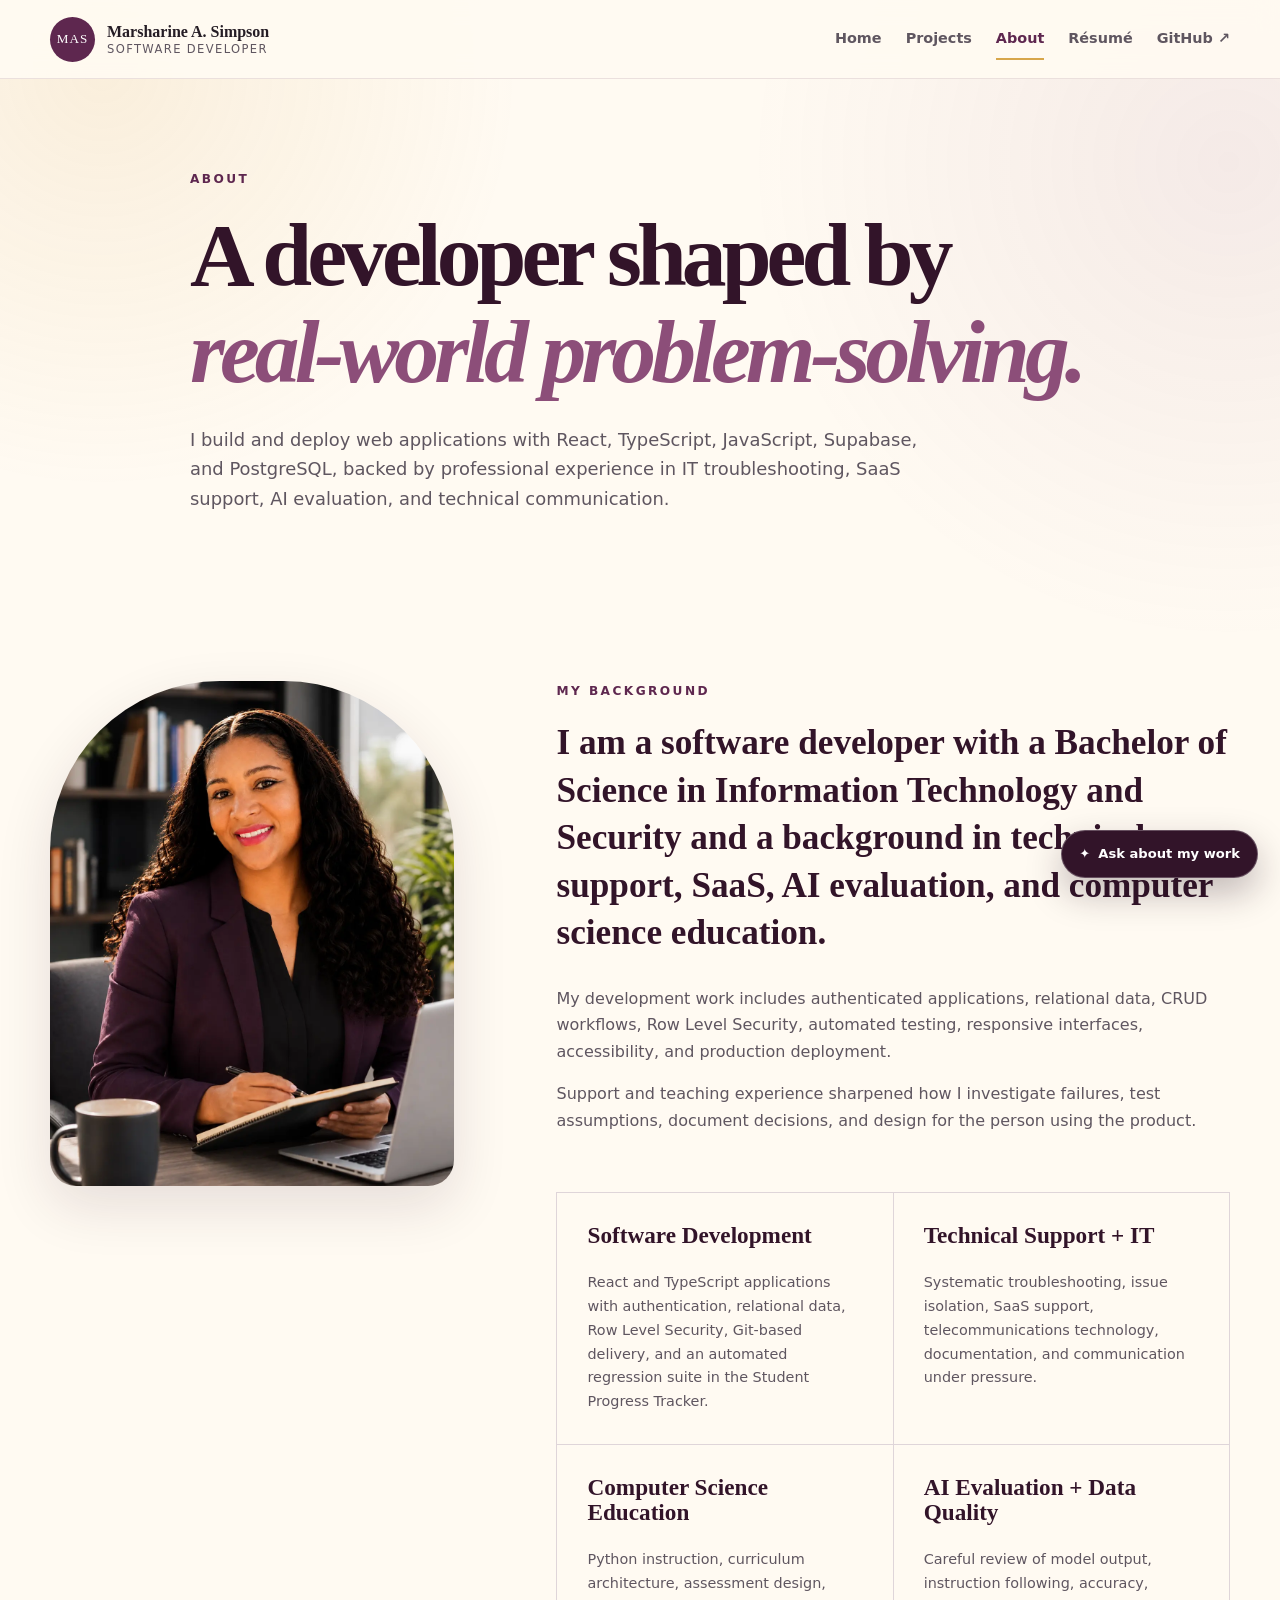
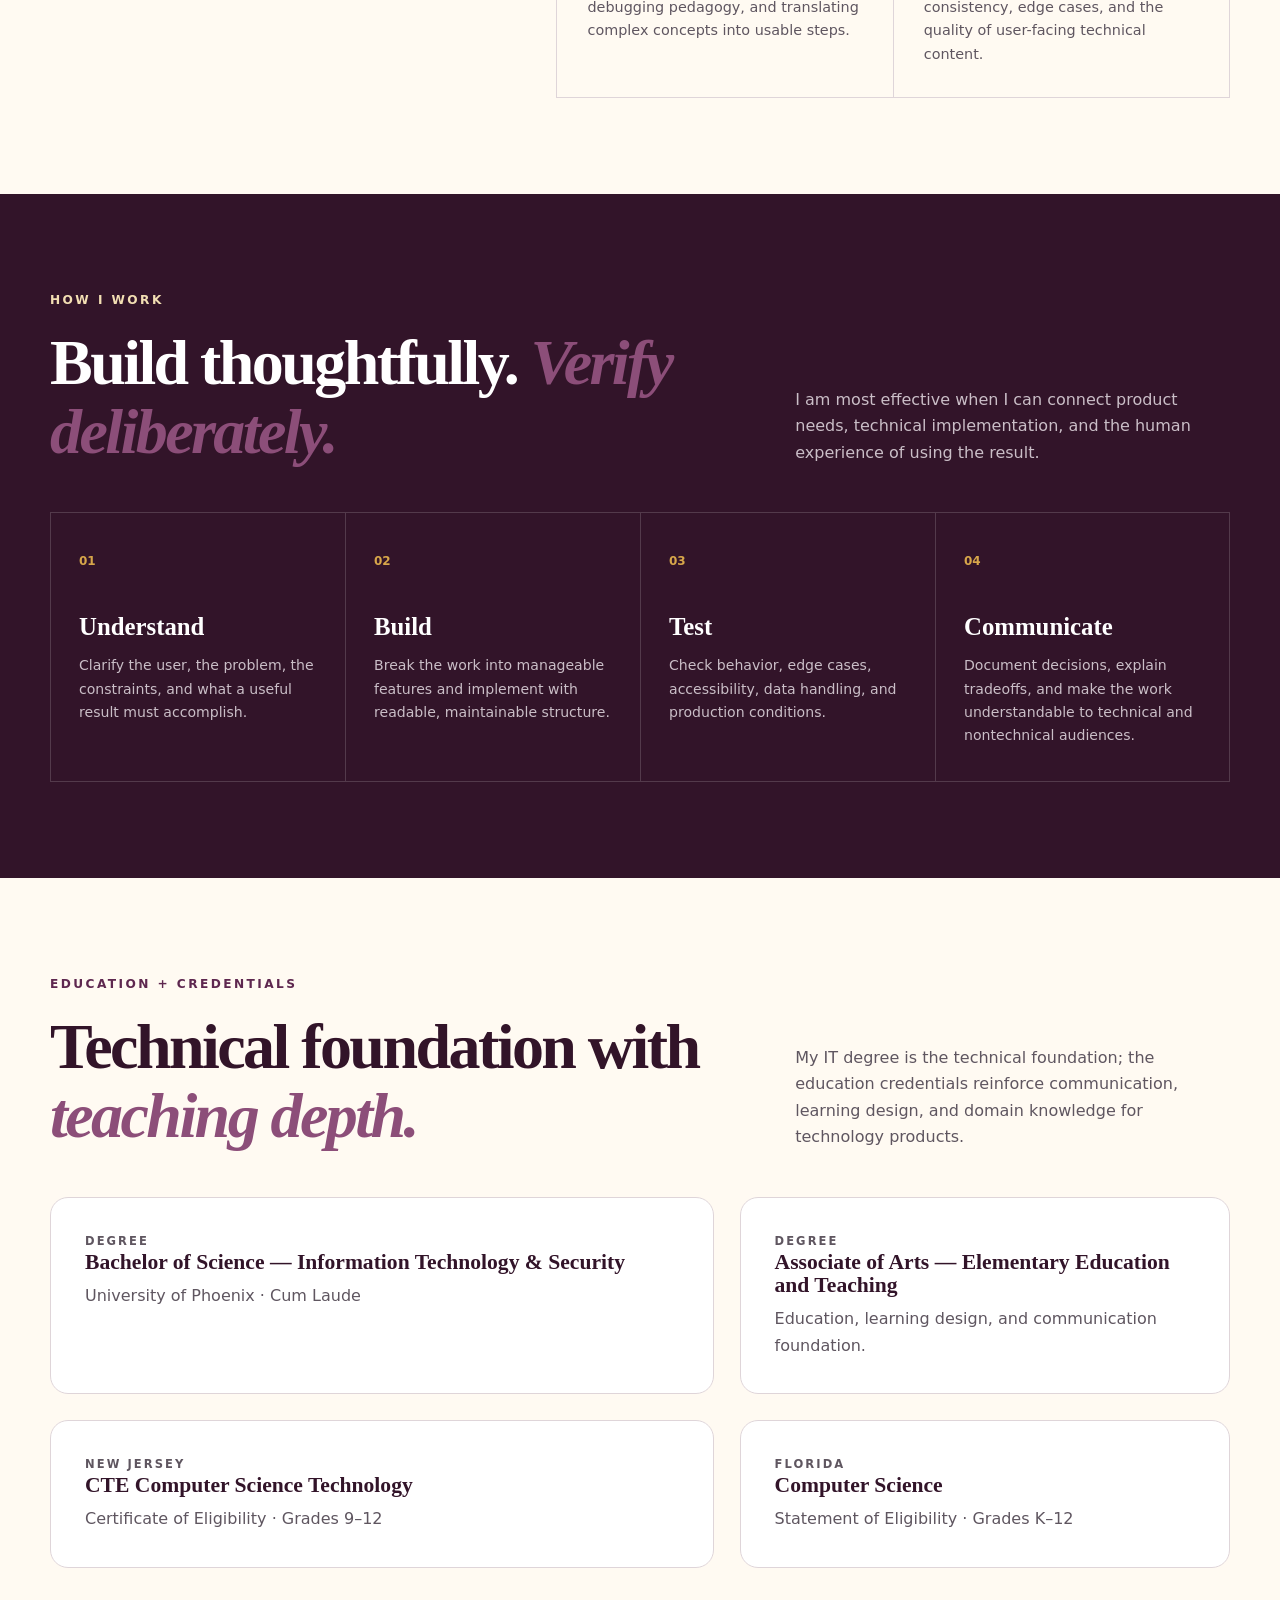
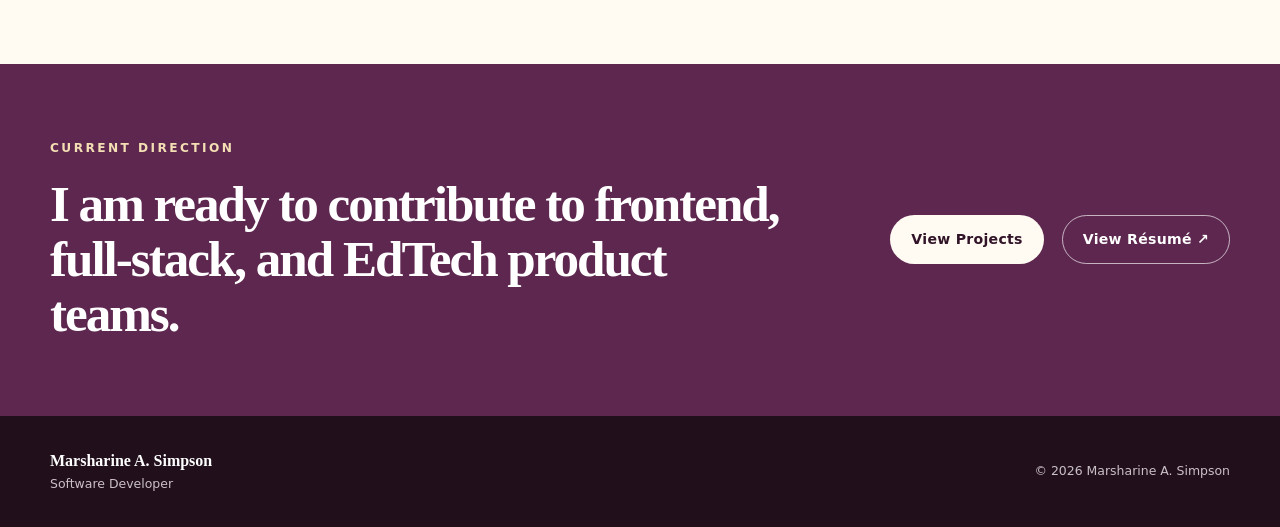
==== about.html @ e94657e2 "sync recruiter evidence in about.html" ====
<!DOCTYPE html>
<html lang="en">
<head>
    <meta charset="UTF-8">
    <meta name="viewport" content="width=device-width, initial-scale=1.0">
    <meta name="description" content="About Marsharine A. Simpson, a software developer with a background in information technology, technical support, SaaS, computer science education, and AI evaluation.">
    <meta name="theme-color" content="#5e274f">
    <link rel="canonical" href="https://projectsportfolio-nine.vercel.app/about.html">
    <meta property="og:type" content="profile">
    <meta property="og:title" content="About Marsharine A. Simpson | Software Developer">
    <meta property="og:description" content="A software developer shaped by IT, SaaS support, AI evaluation, computer science education, and real-world troubleshooting.">
    <meta property="og:url" content="https://projectsportfolio-nine.vercel.app/about.html">
    <meta property="og:image" content="https://projectsportfolio-nine.vercel.app/assets/marsharine-profile.jpg">
    <meta property="og:image:alt" content="Professional portrait of Marsharine A. Simpson">
    <meta name="twitter:card" content="summary_large_image">
    <title>About | Marsharine A. Simpson</title>
    <link rel="icon" href="assets/favicon.svg" type="image/svg+xml">
    <link rel="manifest" href="site.webmanifest">
    <link rel="stylesheet" href="styles.css">
    <script src="script.js" defer></script>
</head>
<body data-page="about">
    <a class="skip-link" href="#main-content">Skip to main content</a>

    <header class="site-header">
        <div class="nav-shell">
            <a class="brand" href="index.html" aria-label="Marsharine A. Simpson portfolio home">
                <span class="brand-mark" aria-hidden="true">MAS</span>
                <span class="brand-copy"><strong>Marsharine A. Simpson</strong><small>Software Developer</small></span>
            </a>
            <button class="menu-button" id="menu-button" type="button" aria-expanded="false" aria-controls="main-navigation" aria-label="Open navigation menu"><span></span><span></span><span></span></button>
            <nav class="main-navigation" id="main-navigation" aria-label="Primary navigation">
                <a href="index.html">Home</a>
                <a href="projects.html">Projects</a>
                <a href="about.html" aria-current="page">About</a>
                <a href="https://projectsportfolio-nine.vercel.app/assets/Marsharine-Simpson-Software-Developer-Resume.pdf" target="_blank" rel="noopener noreferrer">Résumé</a>
                <a href="https://github.com/marsharine-cs" target="_blank" rel="noopener noreferrer">GitHub <span aria-hidden="true">↗</span></a>
            </nav>
        </div>
    </header>

    <main id="main-content">
        <section class="page-hero shell" aria-labelledby="about-heading">
            <p class="eyebrow">ABOUT</p>
            <h1 id="about-heading">A developer shaped by <span>real-world problem-solving.</span></h1>
            <p>I build and deploy web applications with React, TypeScript, JavaScript, Supabase, and PostgreSQL, backed by professional experience in IT troubleshooting, SaaS support, AI evaluation, and technical communication.</p>
        </section>

        <section class="section shell about-intro" aria-labelledby="background-heading">
            <figure><img src="assets/profile-portrait.webp" width="1122" height="1402" decoding="async" alt="Professional portrait of Marsharine A. Simpson at a desk"></figure>
            <div class="about-copy">
                <p class="eyebrow">MY BACKGROUND</p>
                <h2 id="background-heading" class="lead">I am a software developer with a Bachelor of Science in Information Technology and Security and a background in technical support, SaaS, AI evaluation, and computer science education.</h2>
                <p>My development work includes authenticated applications, relational data, CRUD workflows, Row Level Security, automated testing, responsive interfaces, accessibility, and production deployment.</p>
                <p>Support and teaching experience sharpened how I investigate failures, test assumptions, document decisions, and design for the person using the product.</p>

                <div class="experience-grid" aria-label="Professional perspective">
                    <article><h3>Software Development</h3><p>React and TypeScript applications with authentication, relational data, Row Level Security, Git-based delivery, and an automated regression suite in the Student Progress Tracker.</p></article>
                    <article><h3>Technical Support + IT</h3><p>Systematic troubleshooting, issue isolation, SaaS support, telecommunications technology, documentation, and communication under pressure.</p></article>
                    <article><h3>Computer Science Education</h3><p>Python instruction, curriculum architecture, assessment design, debugging pedagogy, and translating complex concepts into usable steps.</p></article>
                    <article><h3>AI Evaluation + Data Quality</h3><p>Careful review of model output, instruction following, accuracy, consistency, edge cases, and the quality of user-facing technical content.</p></article>
                </div>
            </div>
        </section>

        <section class="section section-dark" aria-labelledby="approach-heading">
            <div class="shell">
                <div class="section-heading section-heading-light">
                    <div><p class="eyebrow">HOW I WORK</p><h2 id="approach-heading">Build thoughtfully. <span>Verify deliberately.</span></h2></div>
                    <p>I am most effective when I can connect product needs, technical implementation, and the human experience of using the result.</p>
                </div>
                <div class="skills-grid">
                    <article><span>01</span><h3>Understand</h3><p>Clarify the user, the problem, the constraints, and what a useful result must accomplish.</p></article>
                    <article><span>02</span><h3>Build</h3><p>Break the work into manageable features and implement with readable, maintainable structure.</p></article>
                    <article><span>03</span><h3>Test</h3><p>Check behavior, edge cases, accessibility, data handling, and production conditions.</p></article>
                    <article><span>04</span><h3>Communicate</h3><p>Document decisions, explain tradeoffs, and make the work understandable to technical and nontechnical audiences.</p></article>
                </div>
            </div>
        </section>

        <section class="section shell" aria-labelledby="credentials-heading">
            <div class="section-heading">
                <div><p class="eyebrow">EDUCATION + CREDENTIALS</p><h2 id="credentials-heading">Technical foundation with <span>teaching depth.</span></h2></div>
                <p>My IT degree is the technical foundation; the education credentials reinforce communication, learning design, and domain knowledge for technology products.</p>
            </div>
            <div class="credentials-grid">
                <article class="credential-card"><p class="project-kicker">DEGREE</p><h3>Bachelor of Science — Information Technology &amp; Security</h3><p>University of Phoenix · Cum Laude</p></article>
                <article class="credential-card"><p class="project-kicker">DEGREE</p><h3>Associate of Arts — Elementary Education and Teaching</h3><p>Education, learning design, and communication foundation.</p></article>
                <article class="credential-card"><p class="project-kicker">NEW JERSEY</p><h3>CTE Computer Science Technology</h3><p>Certificate of Eligibility · Grades 9–12</p></article>
                <article class="credential-card"><p class="project-kicker">FLORIDA</p><h3>Computer Science</h3><p>Statement of Eligibility · Grades K–12</p></article>
            </div>
        </section>

        <section class="cta-section">
            <div class="shell cta-grid">
                <div><p class="eyebrow">CURRENT DIRECTION</p><h2>I am ready to contribute to frontend, full-stack, and EdTech product teams.</h2></div>
                <div class="button-row"><a class="button button-light" href="projects.html">View Projects</a><a class="button button-outline-light" href="https://projectsportfolio-nine.vercel.app/assets/Marsharine-Simpson-Software-Developer-Resume.pdf" target="_blank" rel="noopener noreferrer">View Résumé ↗</a></div>
            </div>
        </section>
    </main>

    <footer class="site-footer"><div class="shell footer-grid"><div><strong>Marsharine A. Simpson</strong><span>Software Developer</span></div><p>© <span data-current-year>2026</span> Marsharine A. Simpson</p></div></footer>
</body>
</html>
---- styles.css ----
:root {
    --ink: #251d25;
    --ink-soft: #5f5660;
    --plum: #5e274f;
    --plum-deep: #321429;
    --plum-light: #8c4e79;
    --gold: #d7a64a;
    --gold-soft: #f3dfb3;
    --cream: #fffaf2;
    --paper: #ffffff;
    --mist: #f4eee9;
    --line: #dfd5d9;
    --success: #4a7c59;
    --shadow: 0 20px 55px rgba(50, 20, 41, 0.12);
    --radius-lg: 26px;
    --radius-md: 18px;
    --radius-sm: 10px;
    --shell: 1180px;
}

* {
    box-sizing: border-box;
}

html {
    scroll-behavior: smooth;
}

body {
    margin: 0;
    color: var(--ink);
    background: var(--cream);
    font-family: Inter, ui-sans-serif, system-ui, -apple-system, BlinkMacSystemFont, "Segoe UI", sans-serif;
    line-height: 1.65;
}

body::before {
    position: fixed;
    inset: 0;
    z-index: -1;
    background:
        radial-gradient(circle at 8% 8%, rgba(215, 166, 74, 0.13), transparent 26rem),
        radial-gradient(circle at 96% 18%, rgba(140, 78, 121, 0.09), transparent 30rem);
    content: "";
    pointer-events: none;
}

img {
    display: block;
    max-width: 100%;
    height: auto;
}

a {
    color: inherit;
}

button,
a {
    -webkit-tap-highlight-color: transparent;
}

button,
input,
textarea,
select {
    font: inherit;
}

h1,
h2,
h3,
p,
figure,
ul {
    margin-top: 0;
}

h1,
h2,
h3 {
    color: var(--plum-deep);
    font-family: Georgia, "Times New Roman", serif;
    line-height: 1.08;
}

h1 span,
h2 span {
    color: var(--plum-light);
    font-style: italic;
}

.shell {
    width: min(calc(100% - 40px), var(--shell));
    margin-inline: auto;
}

.section {
    padding-block: 96px;
}

.skip-link {
    position: fixed;
    top: 12px;
    left: 12px;
    z-index: 1000;
    padding: 10px 16px;
    border-radius: 8px;
    color: var(--paper);
    background: var(--plum-deep);
    transform: translateY(-150%);
    transition: transform 160ms ease;
}

.skip-link:focus {
    transform: translateY(0);
}

:focus-visible {
    outline: 3px solid var(--gold);
    outline-offset: 4px;
}

.site-header {
    position: sticky;
    top: 0;
    z-index: 100;
    border-bottom: 1px solid rgba(94, 39, 79, 0.12);
    background: rgba(255, 250, 242, 0.94);
    backdrop-filter: blur(14px);
}

.nav-shell {
    display: flex;
    align-items: center;
    justify-content: space-between;
    width: min(calc(100% - 40px), var(--shell));
    min-height: 78px;
    margin-inline: auto;
    gap: 32px;
}

.brand {
    display: inline-flex;
    align-items: center;
    gap: 12px;
    text-decoration: none;
}

.brand-mark {
    display: grid;
    width: 45px;
    aspect-ratio: 1;
    place-items: center;
    border-radius: 50%;
    color: var(--paper);
    background: var(--plum);
    font-family: Georgia, "Times New Roman", serif;
    font-size: 0.82rem;
    letter-spacing: 0.08em;
}

.brand-copy {
    display: grid;
    line-height: 1.25;
}

.brand-copy strong {
    font-family: Georgia, "Times New Roman", serif;
    font-size: 1rem;
}

.brand-copy small {
    color: var(--ink-soft);
    font-size: 0.72rem;
    letter-spacing: 0.12em;
    text-transform: uppercase;
}

.main-navigation {
    display: flex;
    align-items: center;
    gap: 24px;
}

.main-navigation a {
    position: relative;
    color: var(--ink-soft);
    font-size: 0.9rem;
    font-weight: 700;
    text-decoration: none;
}

.main-navigation a:hover,
.main-navigation a[aria-current="page"] {
    color: var(--plum);
}

.main-navigation a[aria-current="page"]::after {
    position: absolute;
    right: 0;
    bottom: -9px;
    left: 0;
    height: 2px;
    background: var(--gold);
    content: "";
}

.menu-button {
    display: none;
    width: 46px;
    height: 42px;
    padding: 10px;
    border: 1px solid var(--line);
    border-radius: 9px;
    background: var(--paper);
    cursor: pointer;
}

.menu-button span {
    display: block;
    width: 100%;
    height: 2px;
    margin-block: 4px;
    border-radius: 2px;
    background: var(--plum-deep);
    transition: transform 180ms ease, opacity 180ms ease;
}

.menu-button[aria-expanded="true"] span:first-child {
    transform: translateY(6px) rotate(45deg);
}

.menu-button[aria-expanded="true"] span:nth-child(2) {
    opacity: 0;
}

.menu-button[aria-expanded="true"] span:last-child {
    transform: translateY(-6px) rotate(-45deg);
}

.hero {
    display: grid;
    grid-template-columns: minmax(0, 1.25fr) minmax(300px, 0.75fr);
    align-items: center;
    min-height: 680px;
    padding-block: 86px;
    gap: clamp(46px, 8vw, 105px);
}

.eyebrow {
    margin-bottom: 18px;
    color: var(--plum);
    font-size: 0.76rem;
    font-weight: 800;
    letter-spacing: 0.2em;
}

.hero h1,
.page-hero h1,
.case-hero h1 {
    margin-bottom: 22px;
    font-size: clamp(3.25rem, 7vw, 6.5rem);
    letter-spacing: -0.055em;
}

.hero-stack {
    margin-bottom: 20px;
    color: var(--plum);
    font-size: clamp(1rem, 2vw, 1.23rem);
    font-weight: 800;
    letter-spacing: 0.015em;
}

.hero-introduction {
    max-width: 700px;
    margin-bottom: 18px;
    color: var(--ink-soft);
    font-size: 1.12rem;
}

.signature-line {
    margin-bottom: 30px;
    color: var(--plum-deep);
    font-family: Georgia, "Times New Roman", serif;
    font-size: 1.2rem;
    font-style: italic;
}

.button-row,
.project-actions {
    display: flex;
    flex-wrap: wrap;
    align-items: center;
    gap: 12px 18px;
}

.button {
    display: inline-flex;
    align-items: center;
    justify-content: center;
    min-height: 48px;
    padding: 12px 20px;
    border: 1px solid transparent;
    border-radius: 999px;
    font-size: 0.88rem;
    font-weight: 800;
    letter-spacing: 0.02em;
    text-decoration: none;
    cursor: pointer;
    transition: transform 160ms ease, box-shadow 160ms ease, background 160ms ease;
}

.button:hover {
    transform: translateY(-2px);
}

.button-primary {
    color: var(--paper);
    background: var(--plum);
    box-shadow: 0 12px 26px rgba(94, 39, 79, 0.22);
}

.button-primary:hover {
    background: var(--plum-deep);
}

.button-secondary {
    border-color: var(--plum);
    color: var(--plum);
    background: transparent;
}

.button-light {
    color: var(--plum-deep);
    background: var(--cream);
}

.button-outline-light {
    border-color: rgba(255, 255, 255, 0.65);
    color: var(--paper);
}

.button-small {
    min-height: 40px;
    padding: 9px 16px;
    font-size: 0.78rem;
}

.hero-photo {
    position: relative;
    width: min(100%, 380px);
    margin: 0;
    justify-self: end;
}

.hero-photo::before {
    position: absolute;
    inset: -20px 20px 35px -20px;
    z-index: -1;
    border: 1px solid var(--gold);
    border-radius: 180px 180px var(--radius-lg) var(--radius-lg);
    content: "";
}

.hero-photo img {
    width: 100%;
    aspect-ratio: 4 / 5;
    border-radius: 180px 180px var(--radius-lg) var(--radius-lg);
    object-fit: cover;
    object-position: center 22%;
    box-shadow: var(--shadow);
}

.hero-photo figcaption {
    position: absolute;
    right: -20px;
    bottom: 18px;
    max-width: 240px;
    padding: 13px 17px;
    border-left: 4px solid var(--gold);
    color: var(--paper);
    background: var(--plum-deep);
    box-shadow: var(--shadow);
    font-size: 0.77rem;
    font-weight: 700;
    letter-spacing: 0.03em;
}

.proof-strip {
    border-block: 1px solid var(--line);
    background: var(--paper);
}

.proof-grid {
    display: grid;
    grid-template-columns: repeat(4, 1fr);
}

.proof-grid div {
    display: grid;
    min-height: 118px;
    align-content: center;
    padding: 20px 28px;
    border-left: 1px solid var(--line);
}

.proof-grid div:last-child {
    border-right: 1px solid var(--line);
}

.proof-grid strong {
    color: var(--plum-deep);
    font-family: Georgia, "Times New Roman", serif;
    font-size: 1.08rem;
}

.proof-grid span {
    color: var(--ink-soft);
    font-size: 0.78rem;
}

.section-heading {
    display: grid;
    grid-template-columns: minmax(0, 1fr) minmax(260px, 0.62fr);
    align-items: end;
    margin-bottom: 46px;
    gap: 44px;
}

.section-heading h2,
.developer-edge h2,
.cta-section h2 {
    max-width: 740px;
    margin-bottom: 0;
    font-size: clamp(2.4rem, 5vw, 4.4rem);
    letter-spacing: -0.04em;
}

.section-heading > p,
.developer-edge > div:last-child p {
    margin-bottom: 0;
    color: var(--ink-soft);
}

.featured-grid {
    display: grid;
    gap: 28px;
}

.project-card {
    overflow: hidden;
    border: 1px solid var(--line);
    border-radius: var(--radius-lg);
    background: var(--paper);
    box-shadow: 0 12px 36px rgba(50, 20, 41, 0.07);
}

.project-card-featured {
    display: grid;
    grid-template-columns: minmax(0, 0.94fr) minmax(0, 1.06fr);
    min-height: 390px;
}

.project-media {
    display: grid;
    min-height: 320px;
    padding: clamp(18px, 2.4vw, 30px);
    overflow: hidden;
    place-items: center;
    background:
        linear-gradient(145deg, rgba(94, 39, 79, 0.09), rgba(215, 166, 74, 0.12)),
        var(--mist);
}

.project-media img {
    width: 100%;
    height: auto;
    max-height: 100%;
    border-radius: 12px;
    object-fit: contain;
    box-shadow: 0 14px 30px rgba(50, 20, 41, 0.14);
    transition: transform 350ms ease;
}

a.project-media:hover img {
    transform: translateY(-3px);
}

.project-card-body {
    display: flex;
    flex-direction: column;
    justify-content: center;
    padding: clamp(30px, 5vw, 60px);
}

.project-kicker {
    margin-bottom: 15px;
    color: var(--plum-light);
    font-size: 0.72rem;
    font-weight: 900;
    letter-spacing: 0.18em;
}

.project-card h3 {
    margin-bottom: 15px;
    font-size: clamp(2rem, 3.5vw, 3.2rem);
}

.project-card-body > p:not(.project-kicker) {
    margin-bottom: 22px;
    color: var(--ink-soft);
}

.tag-list {
    display: flex;
    flex-wrap: wrap;
    padding: 0;
    margin-bottom: 28px;
    gap: 8px;
    list-style: none;
}

.tag-list li,
.case-meta span {
    padding: 6px 11px;
    border: 1px solid #d9c9d2;
    border-radius: 999px;
    color: var(--plum);
    background: #fbf6f8;
    font-size: 0.72rem;
    font-weight: 800;
}

.project-actions > a:not(.button),
.text-link {
    color: var(--plum);
    font-size: 0.82rem;
    font-weight: 850;
    text-underline-offset: 4px;
}

.section-action {
    margin-top: 38px;
    text-align: right;
}

.text-link {
    font-size: 0.96rem;
}

.section-dark {
    color: #f7edf3;
    background: var(--plum-deep);
}

.section-heading-light h2,
.section-heading-light h3 {
    color: var(--paper);
}

.section-heading-light .eyebrow {
    color: var(--gold-soft);
}

.section-heading-light > p {
    color: #cabec7;
}

.skills-grid {
    display: grid;
    grid-template-columns: repeat(4, 1fr);
    border-block: 1px solid rgba(255, 255, 255, 0.16);
}

.skills-grid article {
    min-height: 250px;
    padding: 34px 28px;
    border-left: 1px solid rgba(255, 255, 255, 0.16);
}

.skills-grid article:last-child {
    border-right: 1px solid rgba(255, 255, 255, 0.16);
}

.skills-grid span {
    color: var(--gold);
    font-size: 0.75rem;
    font-weight: 900;
}

.skills-grid h3 {
    margin: 40px 0 14px;
    color: var(--paper);
    font-size: 1.55rem;
}

.skills-grid p {
    margin-bottom: 0;
    color: #cabec7;
    font-size: 0.88rem;
}

.developer-edge {
    display: grid;
    grid-template-columns: minmax(0, 1fr) minmax(300px, 0.76fr);
    align-items: center;
    gap: clamp(44px, 8vw, 100px);
}

.developer-edge .text-link {
    display: inline-block;
    margin-top: 22px;
}

.cta-section {
    padding-block: 74px;
    color: var(--paper);
    background: var(--plum);
}

.cta-grid {
    display: grid;
    grid-template-columns: minmax(0, 1.2fr) auto;
    align-items: center;
    gap: 40px;
}

.cta-section .eyebrow {
    color: var(--gold-soft);
}

.cta-section h2 {
    color: var(--paper);
    font-size: clamp(2rem, 4vw, 3.5rem);
}

.site-footer {
    padding-block: 32px;
    color: #cbbfc6;
    background: #21101c;
}

.footer-grid {
    display: flex;
    align-items: center;
    justify-content: space-between;
    gap: 30px;
}

.footer-grid div {
    display: grid;
}

.footer-grid strong {
    color: var(--paper);
    font-family: Georgia, "Times New Roman", serif;
}

.footer-grid span,
.footer-grid p {
    font-size: 0.78rem;
}

.footer-grid p {
    margin-bottom: 0;
}

/* Projects */
.page-hero {
    max-width: 900px;
    padding-block: 90px 72px;
}

.page-hero h1 {
    margin-bottom: 24px;
}

.page-hero > p:last-child {
    max-width: 760px;
    margin-bottom: 0;
    color: var(--ink-soft);
    font-size: 1.12rem;
}

.project-index {
    padding-bottom: 96px;
}

.compact-grid {
    display: grid;
    grid-template-columns: repeat(2, minmax(0, 1fr));
    gap: 24px;
}

.compact-card {
    display: grid;
    grid-template-columns: minmax(150px, 0.72fr) minmax(0, 1fr);
    min-height: 240px;
}

.compact-card .project-media {
    min-height: 100%;
    padding: 16px;
}

.compact-card .project-card-body {
    padding: 28px;
}

.compact-card h3 {
    font-size: 1.55rem;
}

.compact-card .tag-list {
    margin-bottom: 18px;
}

.compact-card .project-actions {
    margin-top: auto;
}

.subsection-heading {
    display: flex;
    align-items: end;
    justify-content: space-between;
    margin: 84px 0 30px;
    gap: 30px;
}

.subsection-heading h2 {
    max-width: 700px;
    margin-bottom: 0;
    font-size: clamp(2rem, 4vw, 3.4rem);
}

.subsection-heading p {
    max-width: 470px;
    margin-bottom: 0;
    color: var(--ink-soft);
}

.education-card {
    display: grid;
    grid-template-columns: minmax(280px, 0.82fr) minmax(0, 1.18fr);
    overflow: hidden;
    border: 1px solid var(--line);
    border-radius: var(--radius-lg);
    background: var(--paper);
}

.education-card img {
    width: 100%;
    height: 100%;
    min-height: 360px;
    padding: 28px;
    object-fit: contain;
    background:
        linear-gradient(145deg, rgba(94, 39, 79, 0.08), rgba(215, 166, 74, 0.12)),
        var(--mist);
}

.education-card > div {
    padding: clamp(32px, 5vw, 58px);
}

.education-card h3 {
    font-size: clamp(2rem, 4vw, 3.4rem);
}

.education-card p {
    color: var(--ink-soft);
}

.minor-link-row {
    margin-top: 28px;
    color: var(--ink-soft);
    font-size: 0.88rem;
}

/* About */
.about-intro {
    display: grid;
    grid-template-columns: minmax(280px, 0.75fr) minmax(0, 1.25fr);
    align-items: start;
    gap: clamp(48px, 8vw, 110px);
}

.about-intro figure {
    position: sticky;
    top: 110px;
    margin: 0;
}

.about-intro img {
    width: 100%;
    aspect-ratio: 4 / 5;
    border-radius: 170px 170px var(--radius-lg) var(--radius-lg);
    object-fit: cover;
    box-shadow: var(--shadow);
}

.about-copy .lead {
    color: var(--plum-deep);
    font-family: Georgia, "Times New Roman", serif;
    font-size: clamp(1.45rem, 3vw, 2.2rem);
    line-height: 1.35;
}

.about-copy p:not(.eyebrow):not(.lead) {
    color: var(--ink-soft);
}

.experience-grid {
    display: grid;
    grid-template-columns: repeat(2, 1fr);
    margin-top: 58px;
    border-top: 1px solid var(--line);
    border-left: 1px solid var(--line);
}

.experience-grid article {
    padding: 30px;
    border-right: 1px solid var(--line);
    border-bottom: 1px solid var(--line);
}

.experience-grid h3 {
    font-size: 1.45rem;
}

.experience-grid p {
    margin-bottom: 0;
    color: var(--ink-soft);
    font-size: 0.9rem;
}

.credentials-grid {
    display: grid;
    grid-template-columns: 1.15fr 0.85fr;
    gap: 26px;
}

.credential-card {
    padding: 34px;
    border: 1px solid var(--line);
    border-radius: var(--radius-md);
    background: var(--paper);
}

.credential-card h3 {
    margin-bottom: 9px;
    font-size: 1.35rem;
}

.credential-card p {
    margin-bottom: 0;
    color: var(--ink-soft);
}

/* Case studies */
.case-hero {
    padding-block: 84px 56px;
}

.case-hero h1 {
    max-width: 980px;
    font-size: clamp(3rem, 7vw, 6rem);
}

.case-hero .case-lead {
    max-width: 820px;
    color: var(--ink-soft);
    font-size: 1.18rem;
}

.case-meta {
    display: flex;
    flex-wrap: wrap;
    margin: 28px 0;
    gap: 8px;
}

.case-cover {
    overflow: hidden;
    margin-bottom: 70px;
    border: 1px solid var(--line);
    border-radius: var(--radius-lg);
    background: var(--paper);
    box-shadow: var(--shadow);
}

.case-cover img {
    width: 100%;
    height: auto;
    object-fit: contain;
}

.case-layout {
    display: grid;
    grid-template-columns: 250px minmax(0, 760px);
    justify-content: center;
    padding-bottom: 100px;
    gap: clamp(42px, 8vw, 100px);
}

.case-sidebar {
    position: sticky;
    top: 110px;
    align-self: start;
    padding: 24px;
    border-top: 4px solid var(--gold);
    background: var(--paper);
    box-shadow: 0 12px 28px rgba(50, 20, 41, 0.08);
}

.case-sidebar strong {
    display: block;
    margin-bottom: 12px;
    color: var(--plum-deep);
    font-family: Georgia, "Times New Roman", serif;
    font-size: 1.15rem;
}

.case-sidebar ul {
    padding-left: 18px;
    margin-bottom: 0;
    color: var(--ink-soft);
    font-size: 0.82rem;
}

.case-article section {
    padding-bottom: 44px;
    margin-bottom: 44px;
    border-bottom: 1px solid var(--line);
}

.case-article section:last-child {
    border-bottom: 0;
}

.case-article h2 {
    margin-bottom: 20px;
    font-size: clamp(2rem, 4vw, 3rem);
}

.case-article h3 {
    margin: 28px 0 12px;
    font-size: 1.45rem;
}

.case-article p,
.case-article li {
    color: var(--ink-soft);
}

.case-article li + li {
    margin-top: 8px;
}

.callout {
    padding: 26px 28px;
    border-left: 4px solid var(--gold);
    background: var(--paper);
}

.callout p:last-child {
    margin-bottom: 0;
}

.next-project {
    display: flex;
    align-items: center;
    justify-content: space-between;
    padding: 34px;
    border-radius: var(--radius-md);
    color: var(--paper);
    background: var(--plum);
    text-decoration: none;
}

.next-project small {
    display: block;
    color: var(--gold-soft);
    letter-spacing: 0.12em;
}

.next-project strong {
    font-family: Georgia, "Times New Roman", serif;
    font-size: 1.3rem;
}

/* Recruiter summary, architecture, and portfolio guide */
.visually-hidden {
    position: absolute !important;
    width: 1px !important;
    height: 1px !important;
    padding: 0 !important;
    overflow: hidden !important;
    clip: rect(0, 0, 0, 0) !important;
    white-space: nowrap !important;
    border: 0 !important;
}

dialog {
    color: var(--ink);
}

dialog::backdrop {
    background: rgba(33, 16, 28, 0.72);
    backdrop-filter: blur(6px);
}

.dialog-close {
    display: grid;
    width: 42px;
    height: 42px;
    flex: 0 0 auto;
    place-items: center;
    border: 1px solid var(--line);
    border-radius: 50%;
    color: var(--plum-deep);
    background: var(--cream);
    font-size: 1.6rem;
    line-height: 1;
    cursor: pointer;
}

.recruiter-dialog {
    width: min(calc(100% - 32px), 880px);
    max-height: min(88vh, 820px);
    padding: 0;
    overflow: auto;
    border: 0;
    border-radius: var(--radius-lg);
    background: var(--cream);
    box-shadow: 0 28px 90px rgba(33, 16, 28, 0.35);
}

.recruiter-shell {
    padding: clamp(28px, 5vw, 58px);
}

.recruiter-header,
.guide-header {
    display: flex;
    align-items: flex-start;
    justify-content: space-between;
    gap: 24px;
}

.recruiter-header h2,
.guide-header h2 {
    margin-bottom: 8px;
    font-size: clamp(2rem, 5vw, 3.6rem);
}

.recruiter-lead {
    max-width: 700px;
    color: var(--ink-soft);
    font-size: 1.05rem;
}

.recruiter-evidence {
    display: grid;
    grid-template-columns: repeat(3, 1fr);
    margin-block: 30px;
    border-top: 1px solid var(--line);
    border-left: 1px solid var(--line);
}

.recruiter-evidence article {
    padding: 24px;
    border-right: 1px solid var(--line);
    border-bottom: 1px solid var(--line);
    background: var(--paper);
}

.recruiter-evidence span {
    color: #8b651e;
    font-size: 0.72rem;
    font-weight: 900;
    letter-spacing: 0.12em;
}

.recruiter-evidence h3 {
    margin: 10px 0 8px;
    font-size: 1.25rem;
}

.recruiter-evidence p {
    margin: 0;
    color: var(--ink-soft);
    font-size: 0.86rem;
}

.evidence-grid {
    display: grid;
    grid-template-columns: repeat(2, minmax(0, 1fr));
    margin-top: 28px;
    border-top: 1px solid var(--line);
    border-left: 1px solid var(--line);
}

.evidence-grid article {
    padding: 24px;
    border-right: 1px solid var(--line);
    border-bottom: 1px solid var(--line);
    background: var(--paper);
}

.evidence-grid strong {
    display: block;
    margin-bottom: 6px;
    color: var(--plum-deep);
    font-family: Georgia, "Times New Roman", serif;
    font-size: 1.07rem;
}

.evidence-grid p {
    margin: 0;
    font-size: 0.84rem;
}

.architecture-diagram {
    display: grid;
    grid-template-columns: repeat(4, minmax(0, 1fr));
    align-items: stretch;
    margin: 28px 0 18px;
    gap: 28px;
}

.architecture-node {
    position: relative;
    display: grid;
    min-height: 124px;
    align-content: center;
    padding: 18px;
    border: 1px solid #d9c9d2;
    border-radius: 14px;
    background: var(--paper);
    text-align: center;
}

.architecture-node:not(:last-child)::after {
    position: absolute;
    top: 50%;
    left: calc(100% + 7px);
    width: 14px;
    color: #8b651e;
    content: "→";
    font-size: 1.15rem;
    font-weight: 900;
    transform: translateY(-50%);
}

.architecture-node strong {
    color: var(--plum-deep);
    font-family: Georgia, "Times New Roman", serif;
}

.architecture-node span {
    margin-top: 5px;
    color: var(--ink-soft);
    font-size: 0.75rem;
}

.diagram-note {
    font-size: 0.82rem;
    font-style: italic;
}

.walkthrough-steps {
    display: grid;
    grid-template-columns: repeat(4, minmax(0, 1fr));
    padding: 0;
    margin: 28px 0 0;
    border-top: 1px solid var(--line);
    border-left: 1px solid var(--line);
    counter-reset: walkthrough;
    list-style: none;
}

.walkthrough-steps li {
    position: relative;
    min-height: 188px;
    padding: 64px 20px 20px;
    border-right: 1px solid var(--line);
    border-bottom: 1px solid var(--line);
    background: var(--paper);
    counter-increment: walkthrough;
}

.walkthrough-steps li::before {
    position: absolute;
    top: 20px;
    left: 20px;
    display: grid;
    width: 32px;
    height: 32px;
    place-items: center;
    border-radius: 50%;
    color: var(--paper);
    background: var(--plum);
    content: counter(walkthrough, decimal-leading-zero);
    font-size: 0.68rem;
    font-weight: 900;
}

.walkthrough-steps strong {
    display: block;
    margin-bottom: 6px;
    color: var(--plum-deep);
    font-family: Georgia, "Times New Roman", serif;
}

.walkthrough-steps span {
    display: block;
    color: var(--ink-soft);
    font-size: 0.8rem;
}

.quality-note {
    padding: 16px 18px;
    margin-top: 28px;
    border-left: 4px solid var(--gold);
    color: var(--ink-soft);
    background: var(--paper);
    font-size: 0.82rem;
}

.guide-launcher {
    position: fixed;
    right: 22px;
    bottom: 22px;
    z-index: 90;
    display: inline-flex;
    align-items: center;
    min-height: 48px;
    padding: 11px 17px;
    gap: 8px;
    border: 1px solid rgba(255, 255, 255, 0.25);
    border-radius: 999px;
    color: var(--paper);
    background: var(--plum-deep);
    box-shadow: 0 15px 36px rgba(33, 16, 28, 0.28);
    font: inherit;
    font-size: 0.82rem;
    font-weight: 850;
    cursor: pointer;
}

.guide-launcher:hover {
    background: var(--plum);
    transform: translateY(-2px);
}

.guide-dialog {
    width: min(calc(100% - 28px), 690px);
    max-height: min(90vh, 780px);
    padding: 0;
    overflow: hidden;
    border: 0;
    border-radius: var(--radius-lg);
    background: var(--cream);
    box-shadow: 0 28px 90px rgba(33, 16, 28, 0.4);
}

.guide-shell {
    display: grid;
    max-height: min(90vh, 780px);
    grid-template-rows: auto auto minmax(170px, 1fr) auto auto auto;
    padding: clamp(22px, 4vw, 34px);
}

.guide-header h2 {
    font-size: clamp(1.65rem, 4vw, 2.45rem);
}

.guide-eyebrow {
    margin-bottom: 7px;
    color: var(--plum-light);
    font-size: 0.66rem;
    font-weight: 900;
    letter-spacing: 0.16em;
}

.guide-disclosure,
.guide-status {
    color: var(--ink-soft);
    font-size: 0.76rem;
}

.guide-disclosure {
    padding-bottom: 16px;
    margin-bottom: 0;
    border-bottom: 1px solid var(--line);
}

.guide-messages {
    display: flex;
    min-height: 180px;
    padding: 20px 4px;
    overflow-y: auto;
    flex-direction: column;
    gap: 12px;
}

.guide-message {
    width: fit-content;
    max-width: 88%;
    padding: 13px 15px;
    border-radius: 15px;
    font-size: 0.87rem;
}

.guide-message p {
    margin: 0;
}

.guide-message-assistant {
    align-self: flex-start;
    border: 1px solid var(--line);
    background: var(--paper);
}

.guide-message-user {
    align-self: flex-end;
    color: var(--paper);
    background: var(--plum);
}

.guide-sources {
    padding-top: 9px;
    margin-top: 9px;
    border-top: 1px solid var(--line);
    color: var(--ink-soft);
    font-size: 0.7rem;
}

.guide-sources a {
    color: var(--plum);
    font-weight: 800;
    text-underline-offset: 3px;
}

.guide-prompts {
    display: flex;
    flex-wrap: wrap;
    padding-bottom: 12px;
    gap: 7px;
}

.guide-prompts button {
    padding: 7px 10px;
    border: 1px solid #d9c9d2;
    border-radius: 999px;
    color: var(--plum);
    background: #fbf6f8;
    font: inherit;
    font-size: 0.7rem;
    font-weight: 800;
    cursor: pointer;
}

.guide-form {
    display: grid;
    grid-template-columns: minmax(0, 1fr) auto;
    gap: 9px;
}

.guide-form input {
    min-width: 0;
    min-height: 44px;
    padding: 10px 14px;
    border: 1px solid #cdbbc5;
    border-radius: 999px;
    color: var(--ink);
    background: var(--paper);
    font: inherit;
    font-size: 0.86rem;
}

.guide-form input:focus,
.dialog-close:focus-visible,
.guide-prompts button:focus-visible,
.guide-launcher:focus-visible {
    outline: 3px solid rgba(215, 166, 74, 0.55);
    outline-offset: 2px;
}

.guide-form button:disabled {
    cursor: wait;
    opacity: 0.65;
}

.guide-status {
    margin: 9px 0 0;
}

@media (max-width: 980px) {
    .hero {
        grid-template-columns: minmax(0, 1.15fr) minmax(260px, 0.85fr);
        gap: 50px;
    }

    .proof-grid,
    .skills-grid {
        grid-template-columns: repeat(2, 1fr);
    }

    .proof-grid div:nth-child(3),
    .skills-grid article:nth-child(3) {
        border-top: 1px solid var(--line);
    }

    .proof-grid div:nth-child(4),
    .skills-grid article:nth-child(4) {
        border-top: 1px solid var(--line);
    }

    .skills-grid article:nth-child(3),
    .skills-grid article:nth-child(4) {
        border-top-color: rgba(255, 255, 255, 0.16);
    }

    .compact-grid {
        grid-template-columns: 1fr;
    }

    .architecture-diagram {
        grid-template-columns: repeat(2, minmax(0, 1fr));
    }

    .walkthrough-steps {
        grid-template-columns: repeat(2, minmax(0, 1fr));
    }

    .architecture-node:nth-child(2)::after {
        display: none;
    }
}

@media (max-width: 760px) {
    .shell,
    .nav-shell {
        width: min(calc(100% - 28px), var(--shell));
    }

    .section {
        padding-block: 70px;
    }

    .brand-copy {
        display: none;
    }

    .menu-button {
        display: block;
    }

    .main-navigation {
        position: absolute;
        top: calc(100% + 1px);
        right: 14px;
        left: 14px;
        display: none;
        align-items: stretch;
        padding: 12px;
        border: 1px solid var(--line);
        border-radius: var(--radius-md);
        background: var(--paper);
        box-shadow: var(--shadow);
        flex-direction: column;
        gap: 0;
    }

    .main-navigation.is-open {
        display: flex;
    }

    .main-navigation a {
        padding: 13px 12px;
        border-radius: 8px;
    }

    .main-navigation a:hover,
    .main-navigation a[aria-current="page"] {
        background: var(--mist);
    }

    .main-navigation a[aria-current="page"]::after {
        display: none;
    }

    .hero {
        grid-template-columns: 1fr;
        min-height: auto;
        padding-block: 64px 76px;
    }

    .hero-copy {
        order: 0;
    }

    .hero-photo {
        width: min(82%, 390px);
        margin-inline: auto;
        justify-self: center;
        order: 1;
    }

    .hero-photo figcaption {
        right: -10px;
    }

    .proof-grid,
    .skills-grid {
        grid-template-columns: 1fr;
    }

    .proof-grid div,
    .proof-grid div:last-child,
    .skills-grid article,
    .skills-grid article:last-child {
        min-height: auto;
        border-top: 1px solid var(--line);
        border-right: 1px solid var(--line);
    }

    .proof-grid div:first-child {
        border-top: 0;
    }

    .skills-grid article {
        min-height: 0;
        border-top-color: rgba(255, 255, 255, 0.16);
        border-right-color: rgba(255, 255, 255, 0.16);
    }

    .skills-grid h3 {
        margin-top: 16px;
    }

    .section-heading,
    .developer-edge,
    .cta-grid,
    .about-intro,
    .credentials-grid,
    .case-layout {
        grid-template-columns: 1fr;
    }

    .project-card-featured,
    .education-card {
        grid-template-columns: 1fr;
    }

    .project-media {
        min-height: 240px;
    }

    .compact-card {
        grid-template-columns: 1fr;
    }

    .compact-card .project-media {
        min-height: 210px;
    }

    .subsection-heading {
        align-items: start;
        flex-direction: column;
    }

    .about-intro figure,
    .case-sidebar {
        position: static;
    }

    .about-intro figure {
        width: min(76%, 390px);
        margin-inline: auto;
    }

    .experience-grid {
        grid-template-columns: 1fr;
    }

    .recruiter-evidence,
    .evidence-grid,
    .architecture-diagram,
    .walkthrough-steps {
        grid-template-columns: 1fr;
    }

    .architecture-node:not(:last-child)::after {
        top: calc(100% + 2px);
        left: 50%;
        transform: translateX(-50%) rotate(90deg);
    }

    .architecture-node:nth-child(2)::after {
        display: block;
    }

    .footer-grid {
        align-items: flex-start;
        flex-direction: column;
    }
}

@media (max-width: 460px) {
    .hero h1,
    .page-hero h1,
    .case-hero h1 {
        font-size: clamp(2.6rem, 15vw, 4rem);
    }

    .button-row .button {
        width: 100%;
    }

    .hero-photo {
        width: 90%;
    }

    .project-card-body,
    .education-card > div {
        padding: 26px 22px;
    }

    .guide-launcher {
        right: 12px;
        bottom: 12px;
    }

    .guide-dialog {
        width: calc(100% - 20px);
    }

    .guide-shell {
        padding: 20px 16px;
    }

    .guide-form {
        grid-template-columns: 1fr;
    }

    .guide-form .button {
        width: 100%;
    }

}

@media (prefers-reduced-motion: reduce) {
    html {
        scroll-behavior: auto;
    }

    *,
    *::before,
    *::after {
        scroll-behavior: auto !important;
        transition-duration: 0.01ms !important;
    }
}
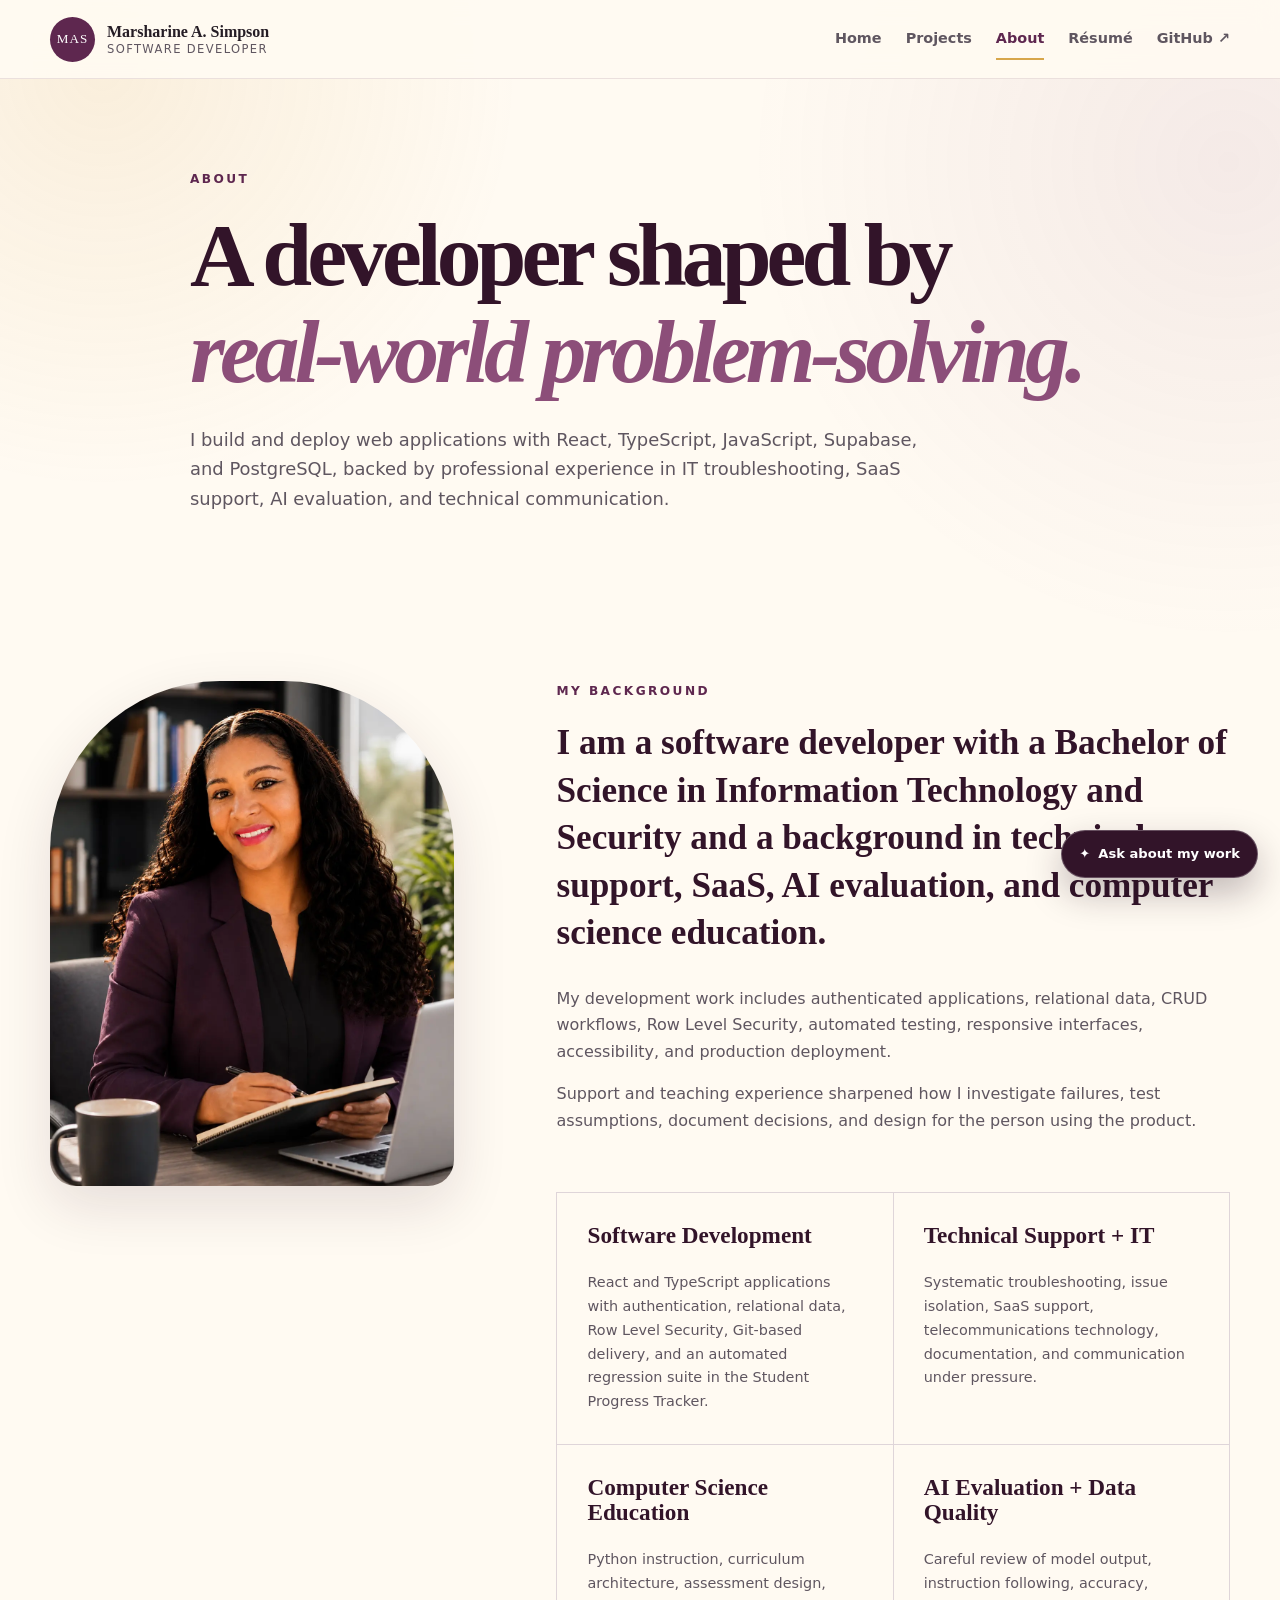
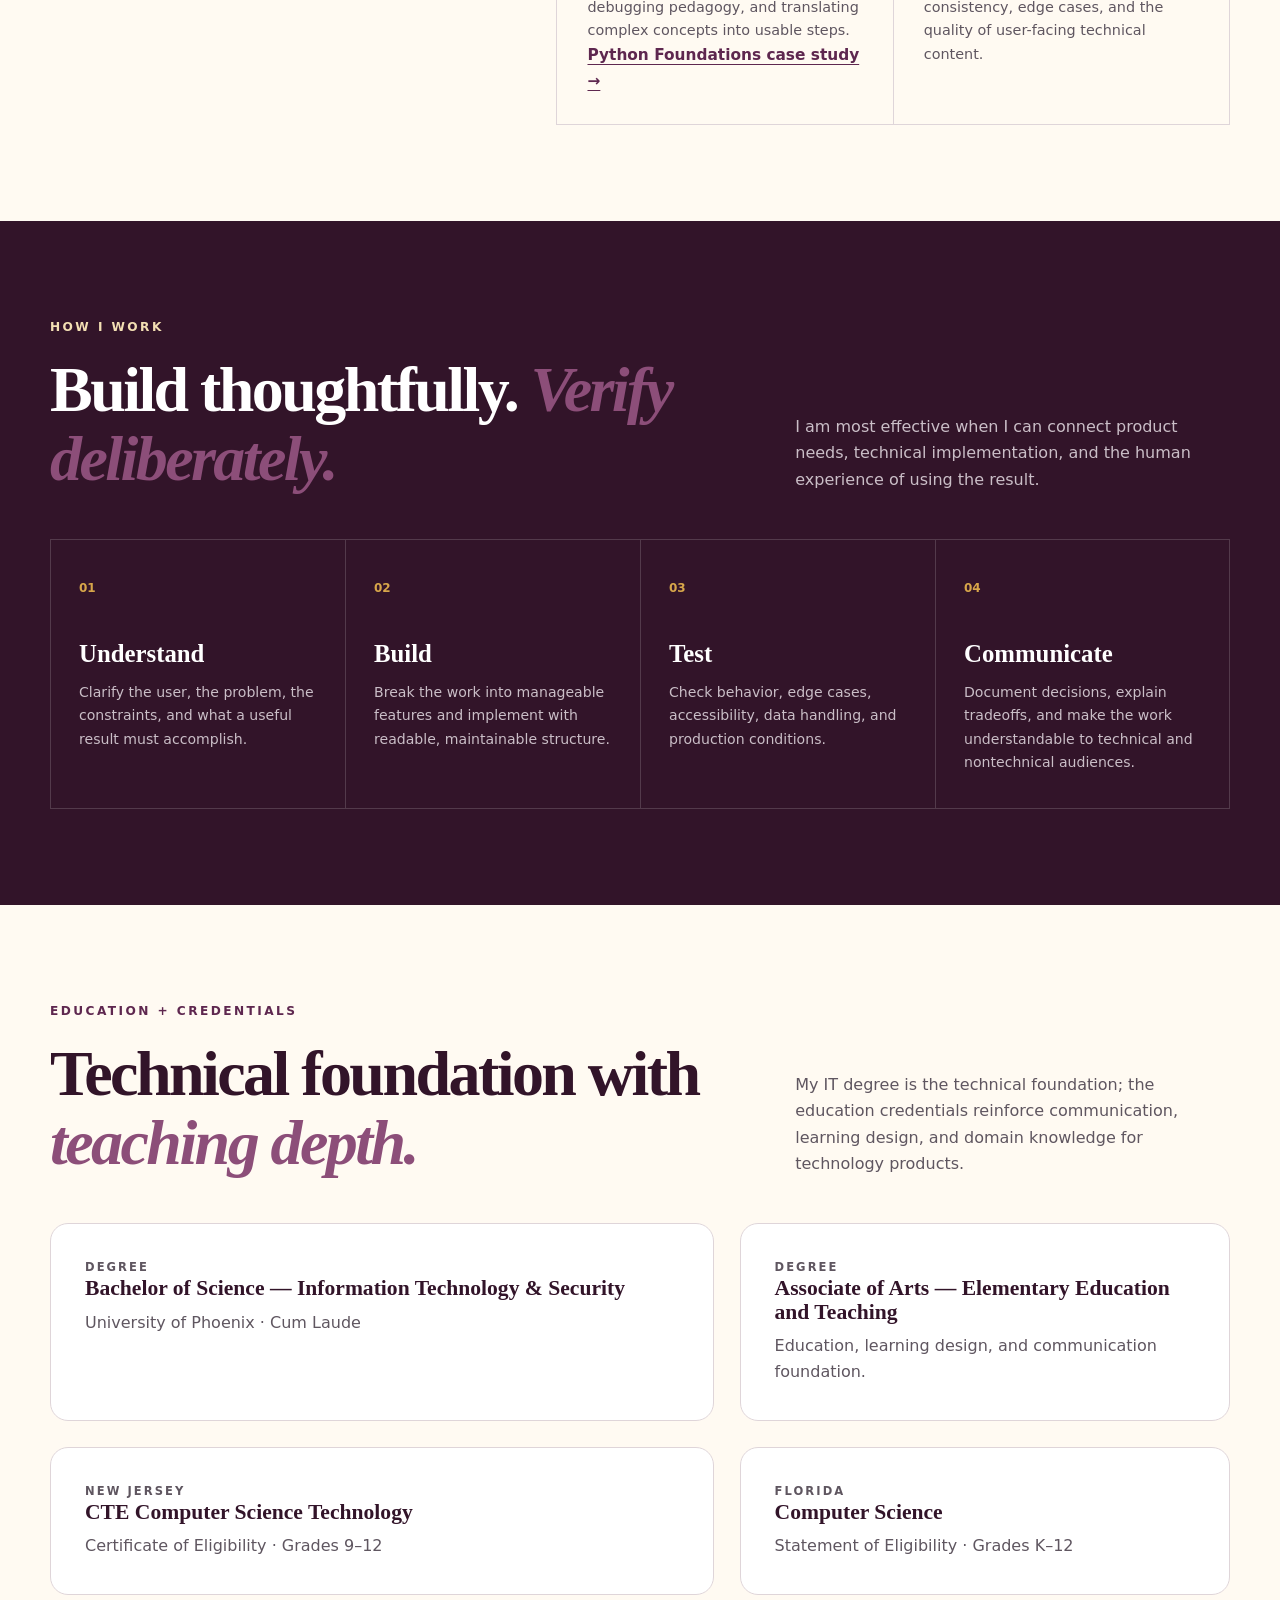
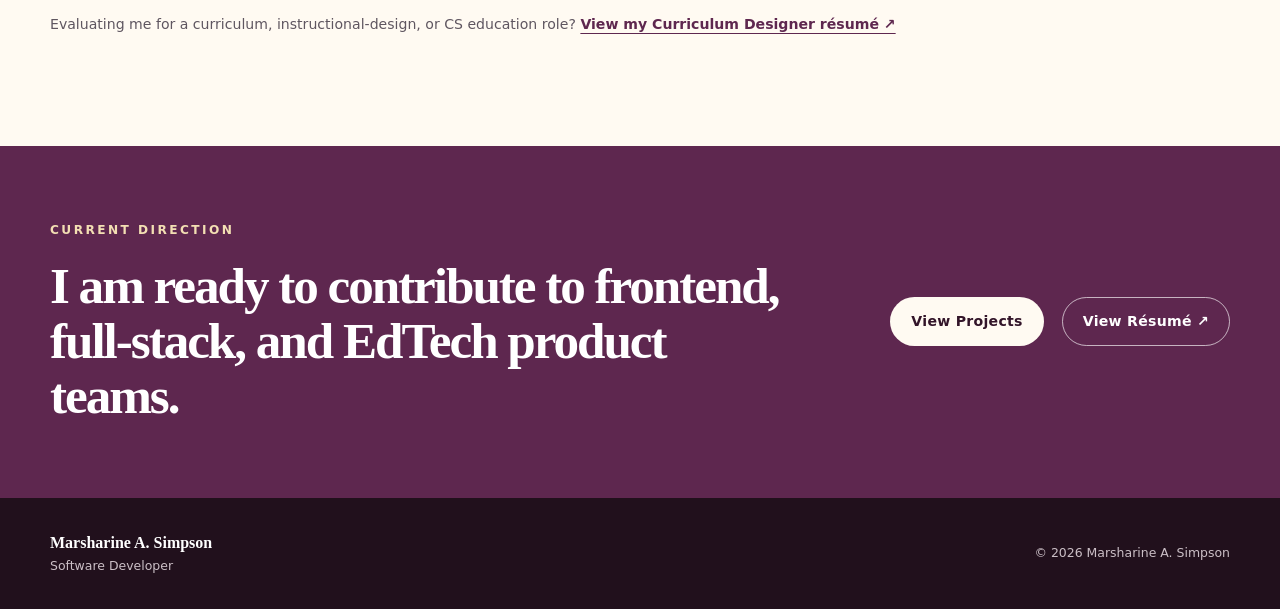
==== commit 1d0babb4: "Feature Python Foundations curriculum and add curriculum-aware recruiter guide - Add Python Foundati" ====
--- a/about.html
+++ b/about.html
@@ -17,6 +17,7 @@
     <link rel="icon" href="assets/favicon.svg" type="image/svg+xml">
     <link rel="manifest" href="site.webmanifest">
     <link rel="stylesheet" href="styles.css">
+    <script src="data/portfolio-answers.js" defer></script>
     <script src="script.js" defer></script>
 </head>
 <body data-page="about">
@@ -57,7 +58,7 @@
                 <div class="experience-grid" aria-label="Professional perspective">
                     <article><h3>Software Development</h3><p>React and TypeScript applications with authentication, relational data, Row Level Security, Git-based delivery, and an automated regression suite in the Student Progress Tracker.</p></article>
                     <article><h3>Technical Support + IT</h3><p>Systematic troubleshooting, issue isolation, SaaS support, telecommunications technology, documentation, and communication under pressure.</p></article>
-                    <article><h3>Computer Science Education</h3><p>Python instruction, curriculum architecture, assessment design, debugging pedagogy, and translating complex concepts into usable steps.</p></article>
+                    <article><h3>Computer Science Education</h3><p>Python instruction, curriculum architecture, assessment design, debugging pedagogy, and translating complex concepts into usable steps. <a class="text-link" href="case-studies/python-foundations-curriculum.html">Python Foundations case study →</a></p></article>
                     <article><h3>AI Evaluation + Data Quality</h3><p>Careful review of model output, instruction following, accuracy, consistency, edge cases, and the quality of user-facing technical content.</p></article>
                 </div>
             </div>
@@ -89,6 +90,7 @@
                 <article class="credential-card"><p class="project-kicker">NEW JERSEY</p><h3>CTE Computer Science Technology</h3><p>Certificate of Eligibility · Grades 9–12</p></article>
                 <article class="credential-card"><p class="project-kicker">FLORIDA</p><h3>Computer Science</h3><p>Statement of Eligibility · Grades K–12</p></article>
             </div>
+            <p class="resume-note">Evaluating me for a curriculum, instructional-design, or CS education role? <a href="assets/Marsharine-Simpson-Curriculum-Designer-Resume.pdf" target="_blank" rel="noopener noreferrer">View my Curriculum Designer résumé ↗</a></p>
         </section>
 
         <section class="cta-section">
--- a/styles.css
+++ b/styles.css
@@ -1273,6 +1273,37 @@
     padding: clamp(22px, 4vw, 34px);
 }
 
+.guide-footer {
+    display: flex;
+    align-items: center;
+    justify-content: space-between;
+    padding-top: 12px;
+    gap: 14px;
+    border-top: 1px solid var(--line);
+}
+
+.guide-footer .guide-status {
+    margin: 0;
+}
+
+.guide-close-action {
+    flex: 0 0 auto;
+    padding: 9px 14px;
+    border: 1px solid var(--line);
+    border-radius: 999px;
+    color: var(--plum-deep);
+    background: var(--cream);
+    font: inherit;
+    font-size: 0.78rem;
+    font-weight: 850;
+    cursor: pointer;
+}
+
+.guide-close-action:hover {
+    border-color: var(--plum-light);
+    background: var(--rose-pale);
+}
+
 .guide-header h2 {
     font-size: clamp(1.65rem, 4vw, 2.45rem);
 }
@@ -1383,6 +1414,7 @@
 
 .guide-form input:focus,
 .dialog-close:focus-visible,
+.guide-close-action:focus-visible,
 .guide-prompts button:focus-visible,
 .guide-launcher:focus-visible {
     outline: 3px solid rgba(215, 166, 74, 0.55);
@@ -1665,3 +1697,136 @@
         transition-duration: 0.01ms !important;
     }
 }
+
+/* Curriculum case study */
+.curriculum-units {
+    grid-template-columns: repeat(2, minmax(0, 1fr));
+}
+
+.curriculum-units li {
+    min-height: 0;
+    padding: 20px 20px 20px 66px;
+}
+
+.curriculum-units li::before {
+    top: 18px;
+}
+
+.curriculum-units li:last-child {
+    grid-column: 1 / -1;
+}
+
+.architecture-diagram-six {
+    grid-template-columns: repeat(3, minmax(0, 1fr));
+}
+
+.architecture-diagram-six .architecture-node:nth-child(3)::after {
+    display: none;
+}
+
+.artifact-list {
+    display: grid;
+    padding: 0;
+    margin: 24px 0 0;
+    gap: 12px;
+    list-style: none;
+}
+
+.artifact-list li {
+    display: grid;
+    padding: 18px 20px;
+    border: 1px solid var(--line);
+    border-radius: var(--radius-sm);
+    background: var(--paper);
+    gap: 4px;
+}
+
+.artifact-list a {
+    color: var(--plum);
+    font-weight: 850;
+    text-underline-offset: 4px;
+}
+
+.artifact-list span {
+    color: var(--ink-soft);
+    font-size: 0.84rem;
+}
+
+.resume-note {
+    margin-top: 18px;
+    color: var(--ink-soft);
+    font-size: 0.88rem;
+}
+
+.resume-note a {
+    color: var(--plum);
+    font-weight: 850;
+    text-underline-offset: 4px;
+}
+
+/* Portfolio guide: rich answers and actions */
+.guide-message p + p,
+.guide-message ul + p,
+.guide-message p + ul {
+    margin-top: 8px;
+}
+
+.guide-message ul {
+    padding-left: 18px;
+    margin: 0;
+}
+
+.guide-message li + li {
+    margin-top: 3px;
+}
+
+.guide-message a {
+    color: var(--plum);
+    font-weight: 800;
+    text-underline-offset: 3px;
+}
+
+.guide-message-user a {
+    color: inherit;
+}
+
+.guide-actions {
+    display: flex;
+    flex-wrap: wrap;
+    margin-top: 11px;
+    gap: 8px;
+}
+
+.guide-message .guide-action {
+    display: inline-flex;
+    align-items: center;
+    min-height: 36px;
+    padding: 7px 13px;
+    border-radius: 999px;
+    color: var(--paper);
+    background: var(--plum);
+    font-size: 0.74rem;
+    font-weight: 850;
+    text-decoration: none;
+}
+
+.guide-message .guide-action:hover {
+    color: var(--paper);
+    background: var(--plum-deep);
+}
+
+.guide-message .guide-action:focus-visible {
+    outline: 3px solid rgba(215, 166, 74, 0.55);
+    outline-offset: 2px;
+}
+
+@media (max-width: 760px) {
+    .curriculum-units,
+    .architecture-diagram-six {
+        grid-template-columns: 1fr;
+    }
+
+    .architecture-diagram-six .architecture-node:nth-child(3)::after {
+        display: block;
+    }
+}
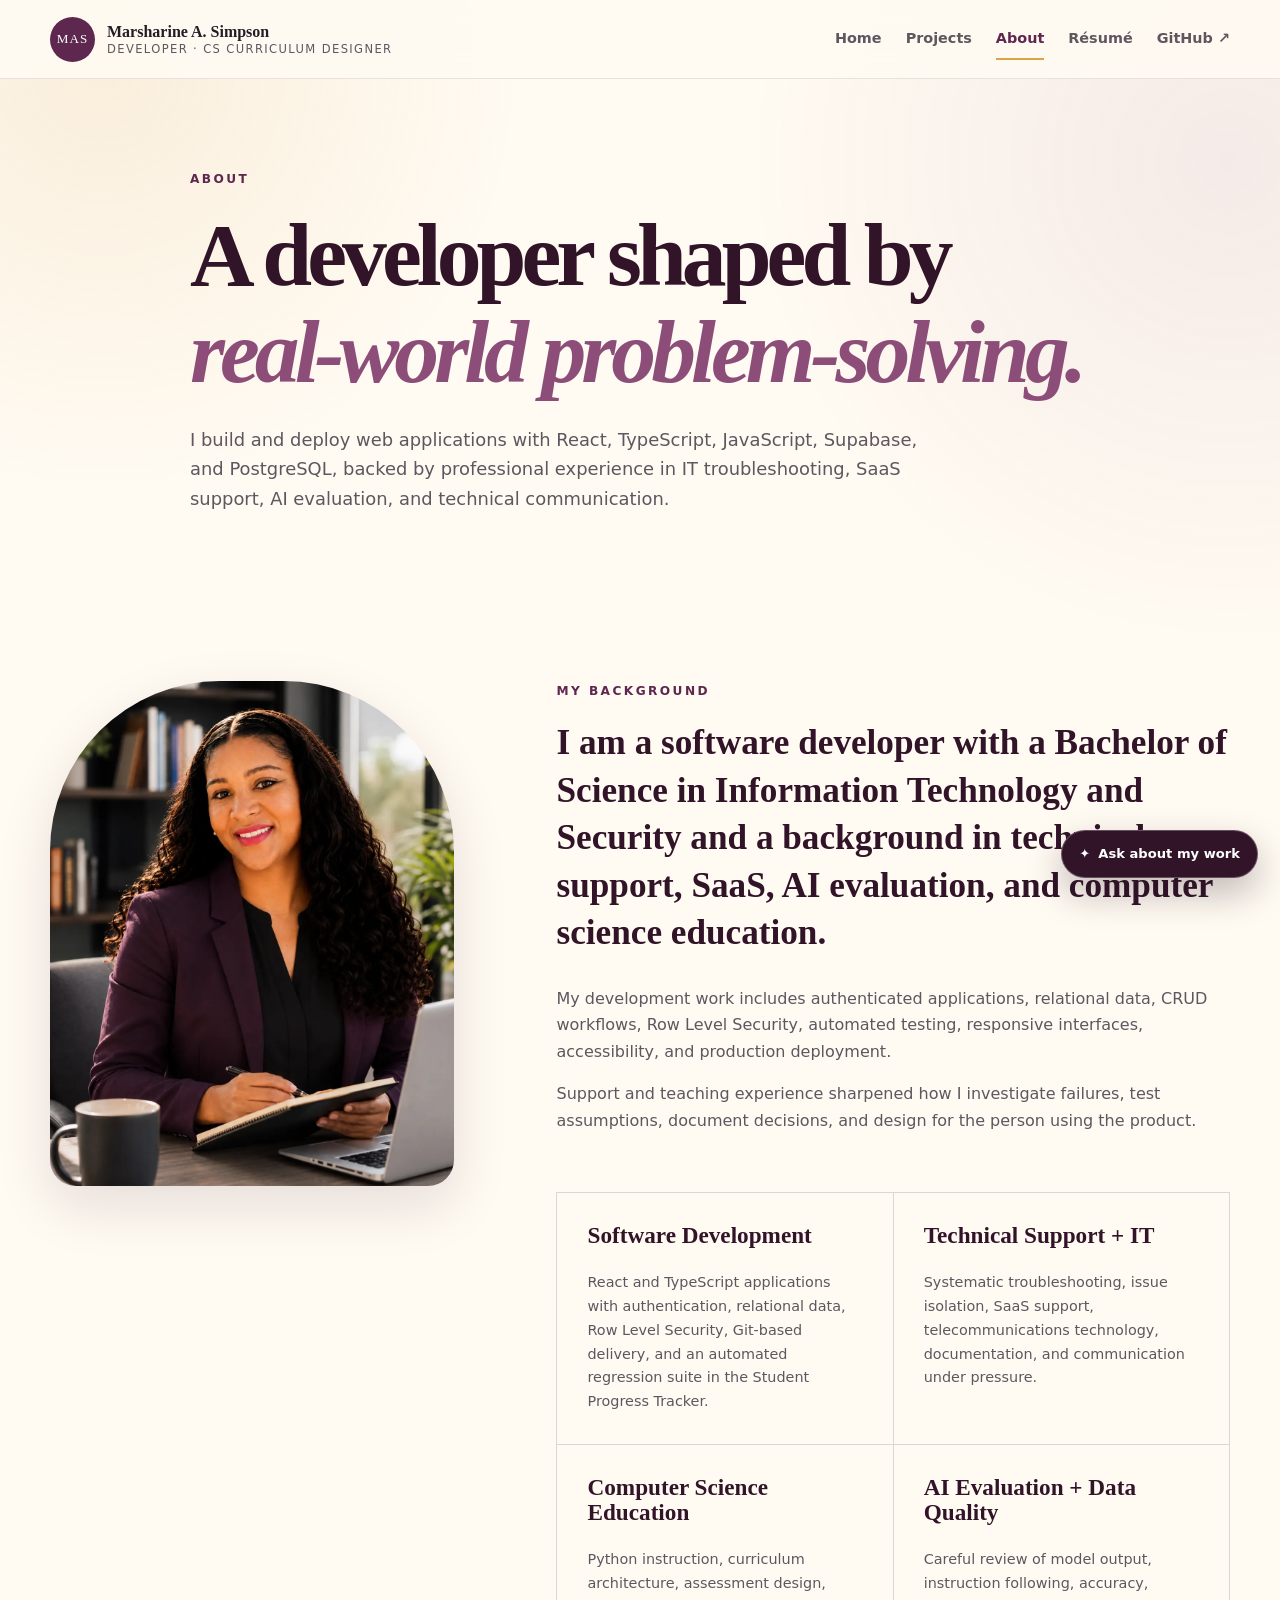
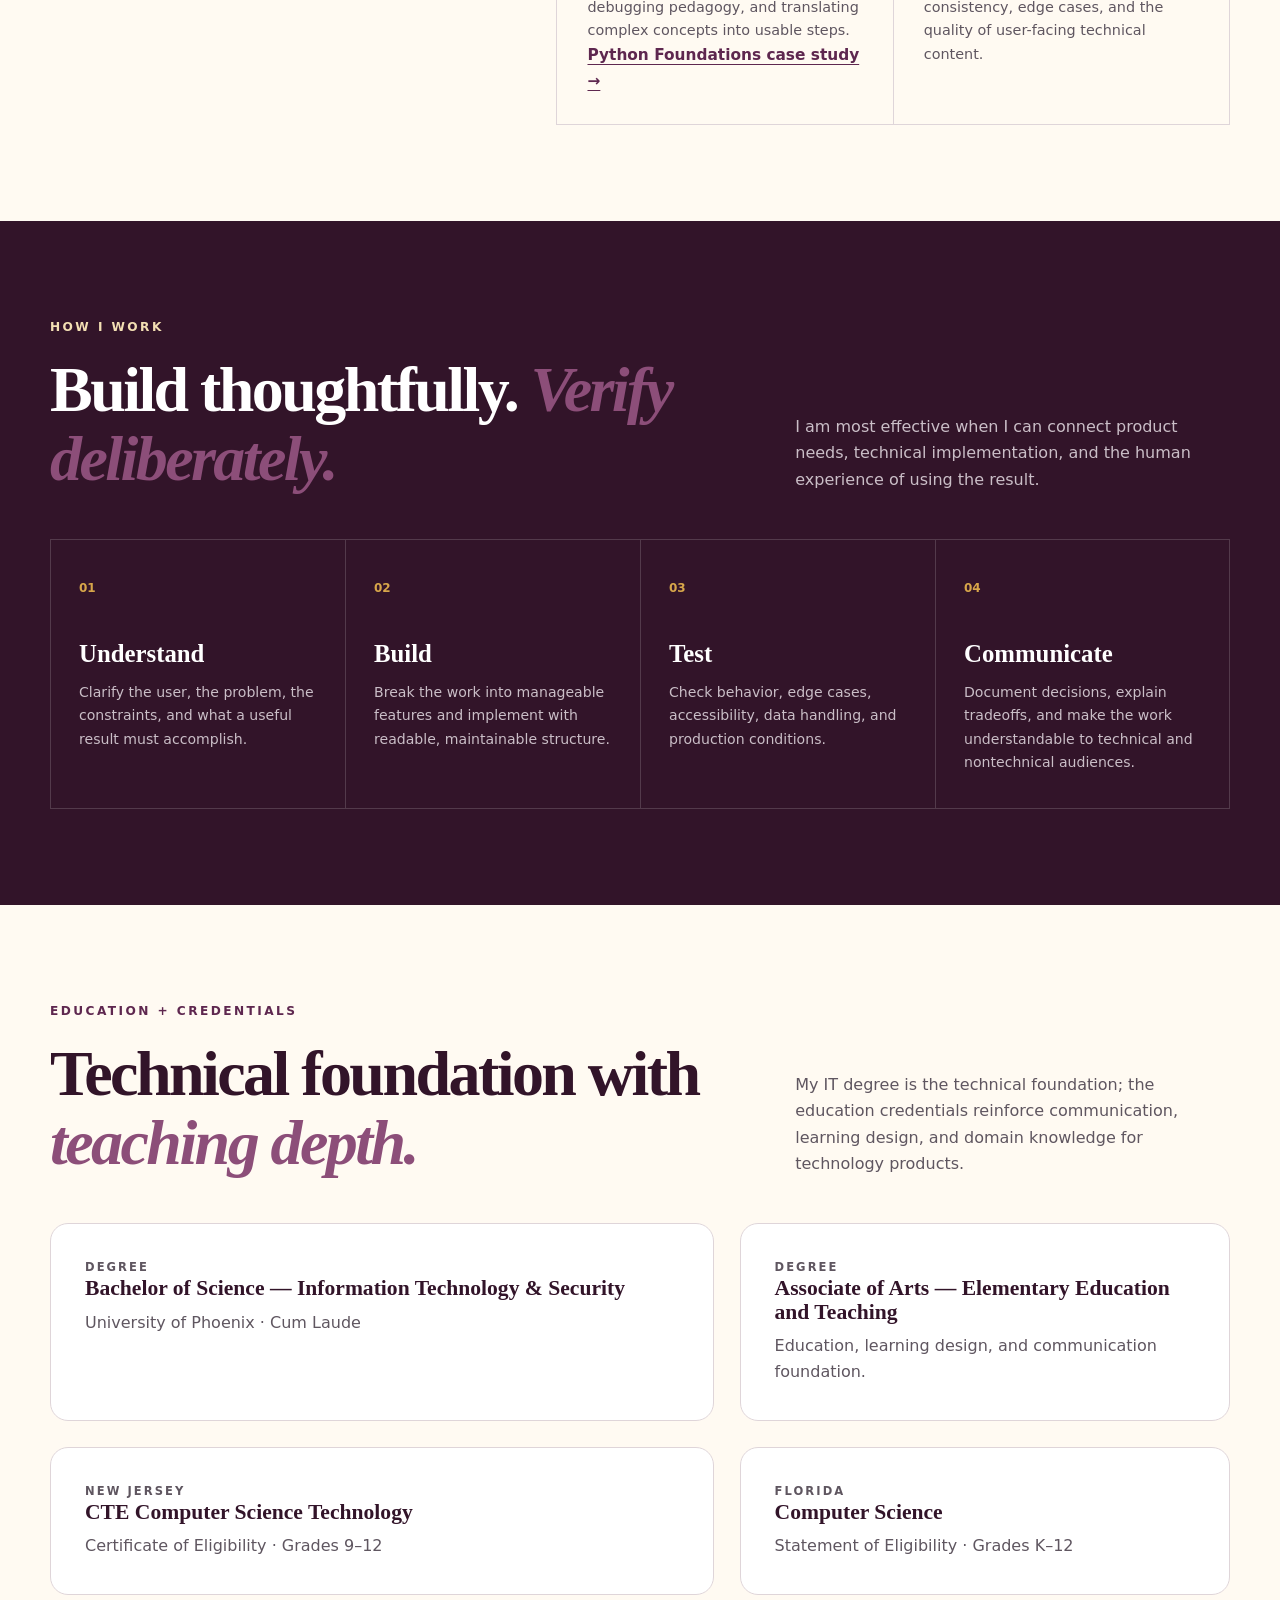
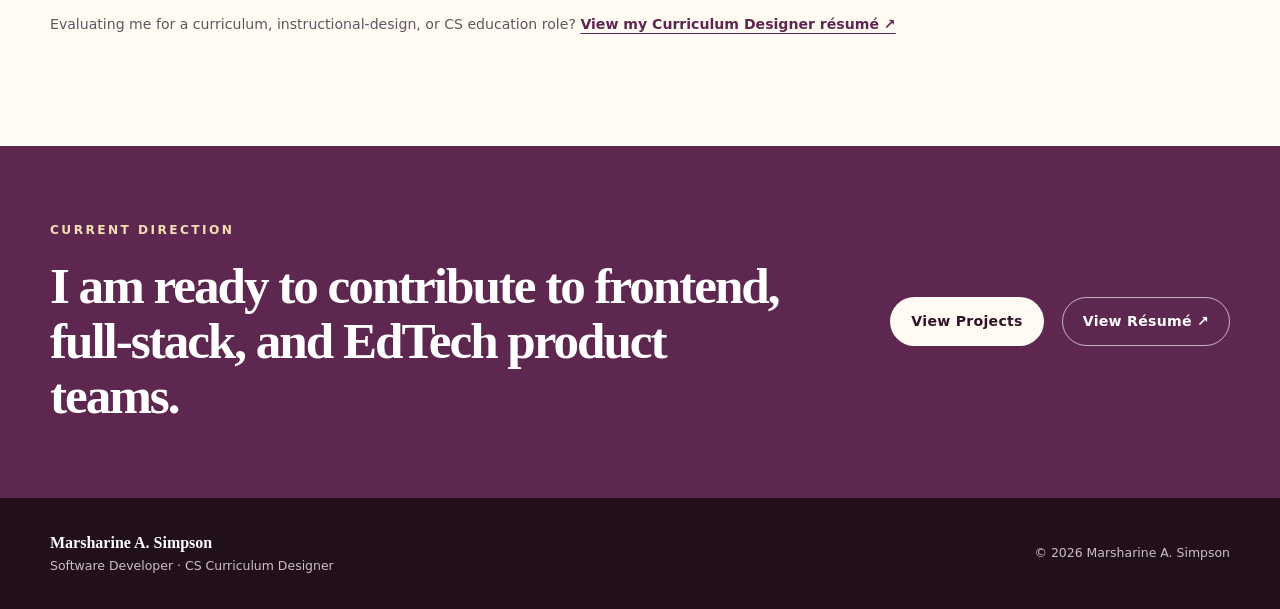
==== commit 1789150b: "Position portfolio at the intersection of software and curriculum design - Home hero: "Software Deve" ====
--- a/about.html
+++ b/about.html
@@ -27,7 +27,7 @@
         <div class="nav-shell">
             <a class="brand" href="index.html" aria-label="Marsharine A. Simpson portfolio home">
                 <span class="brand-mark" aria-hidden="true">MAS</span>
-                <span class="brand-copy"><strong>Marsharine A. Simpson</strong><small>Software Developer</small></span>
+                <span class="brand-copy"><strong>Marsharine A. Simpson</strong><small>Developer · CS Curriculum Designer</small></span>
             </a>
             <button class="menu-button" id="menu-button" type="button" aria-expanded="false" aria-controls="main-navigation" aria-label="Open navigation menu"><span></span><span></span><span></span></button>
             <nav class="main-navigation" id="main-navigation" aria-label="Primary navigation">
@@ -101,6 +101,6 @@
         </section>
     </main>
 
-    <footer class="site-footer"><div class="shell footer-grid"><div><strong>Marsharine A. Simpson</strong><span>Software Developer</span></div><p>© <span data-current-year>2026</span> Marsharine A. Simpson</p></div></footer>
+    <footer class="site-footer"><div class="shell footer-grid"><div><strong>Marsharine A. Simpson</strong><span>Software Developer · CS Curriculum Designer</span></div><p>© <span data-current-year>2026</span> Marsharine A. Simpson</p></div></footer>
 </body>
 </html>
--- a/styles.css
+++ b/styles.css
@@ -1830,3 +1830,18 @@
         display: block;
     }
 }
+
+/* Hero: audience-specific recruiter paths */
+.recruiter-paths {
+    display: flex;
+    flex-wrap: wrap;
+    align-items: center;
+    margin-top: 18px;
+    gap: 10px 12px;
+}
+
+.recruiter-paths > span {
+    color: var(--ink-soft);
+    font-size: 0.82rem;
+    font-weight: 700;
+}
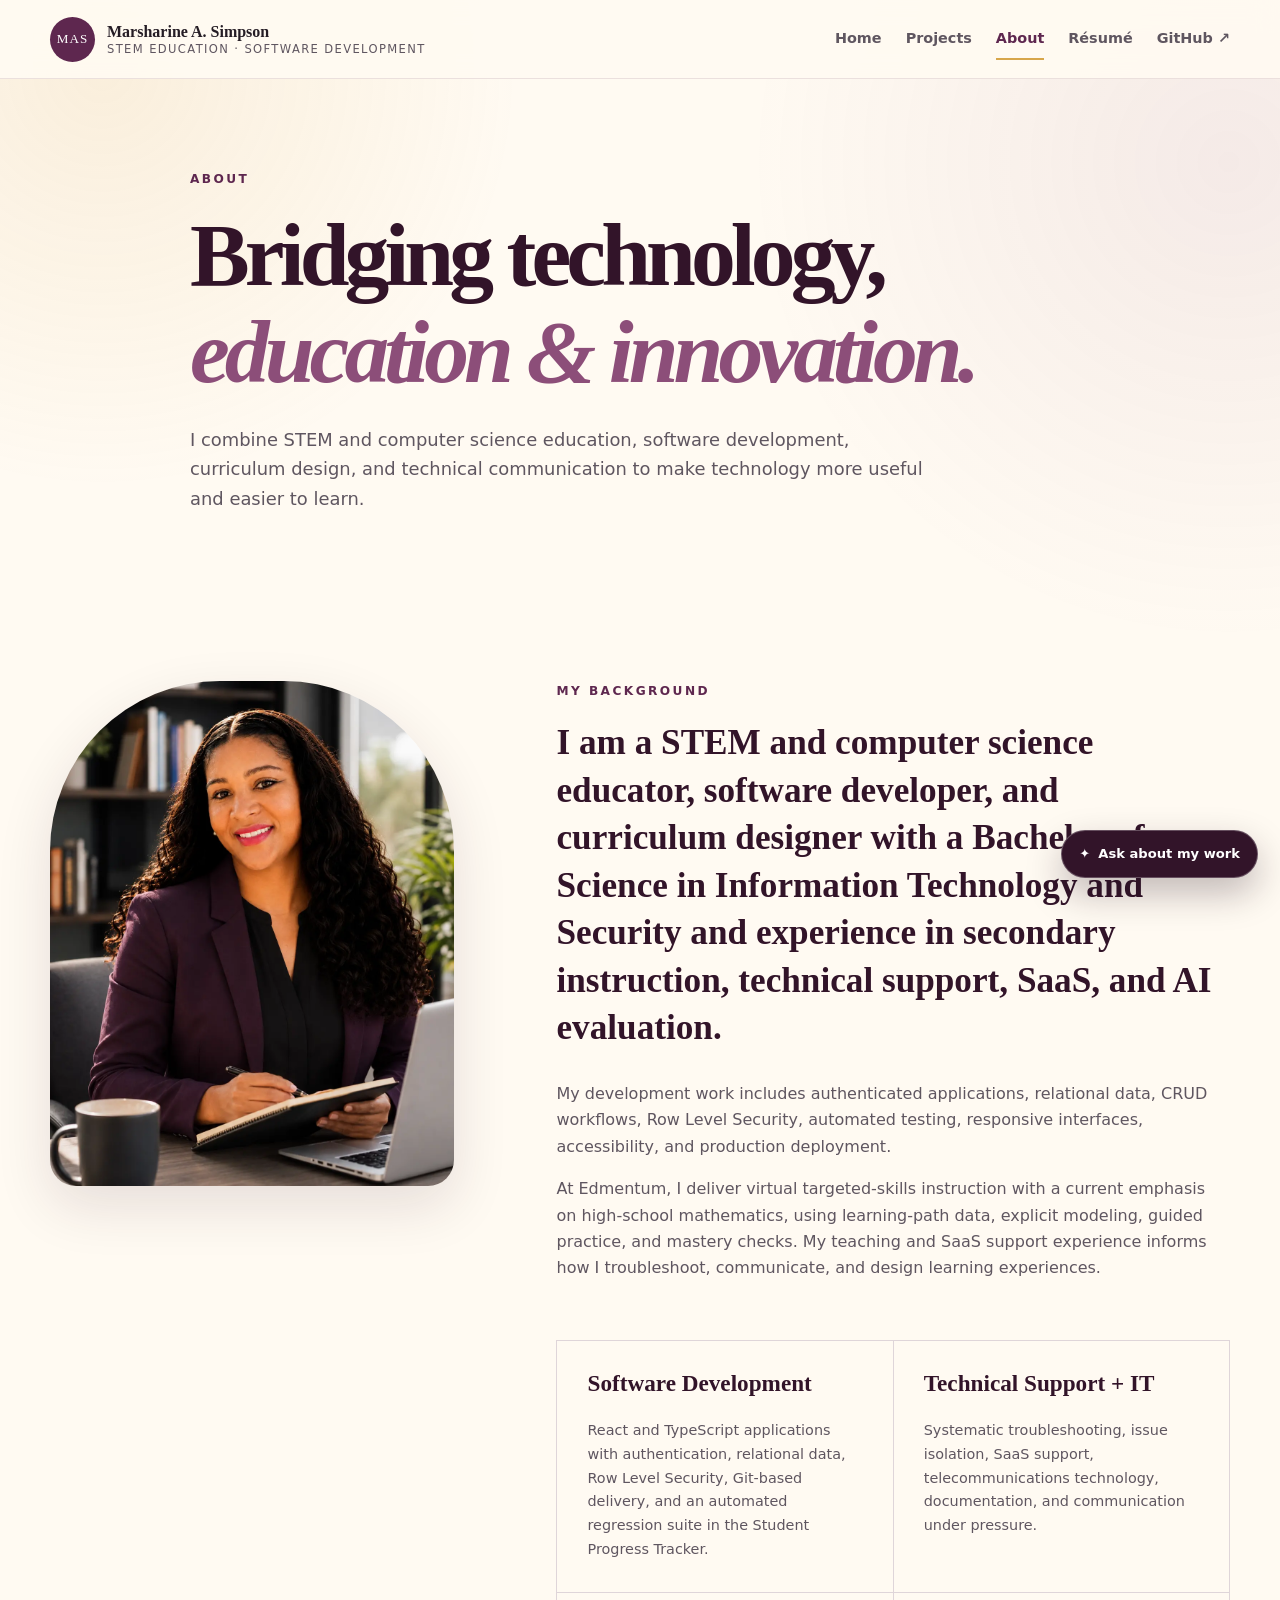
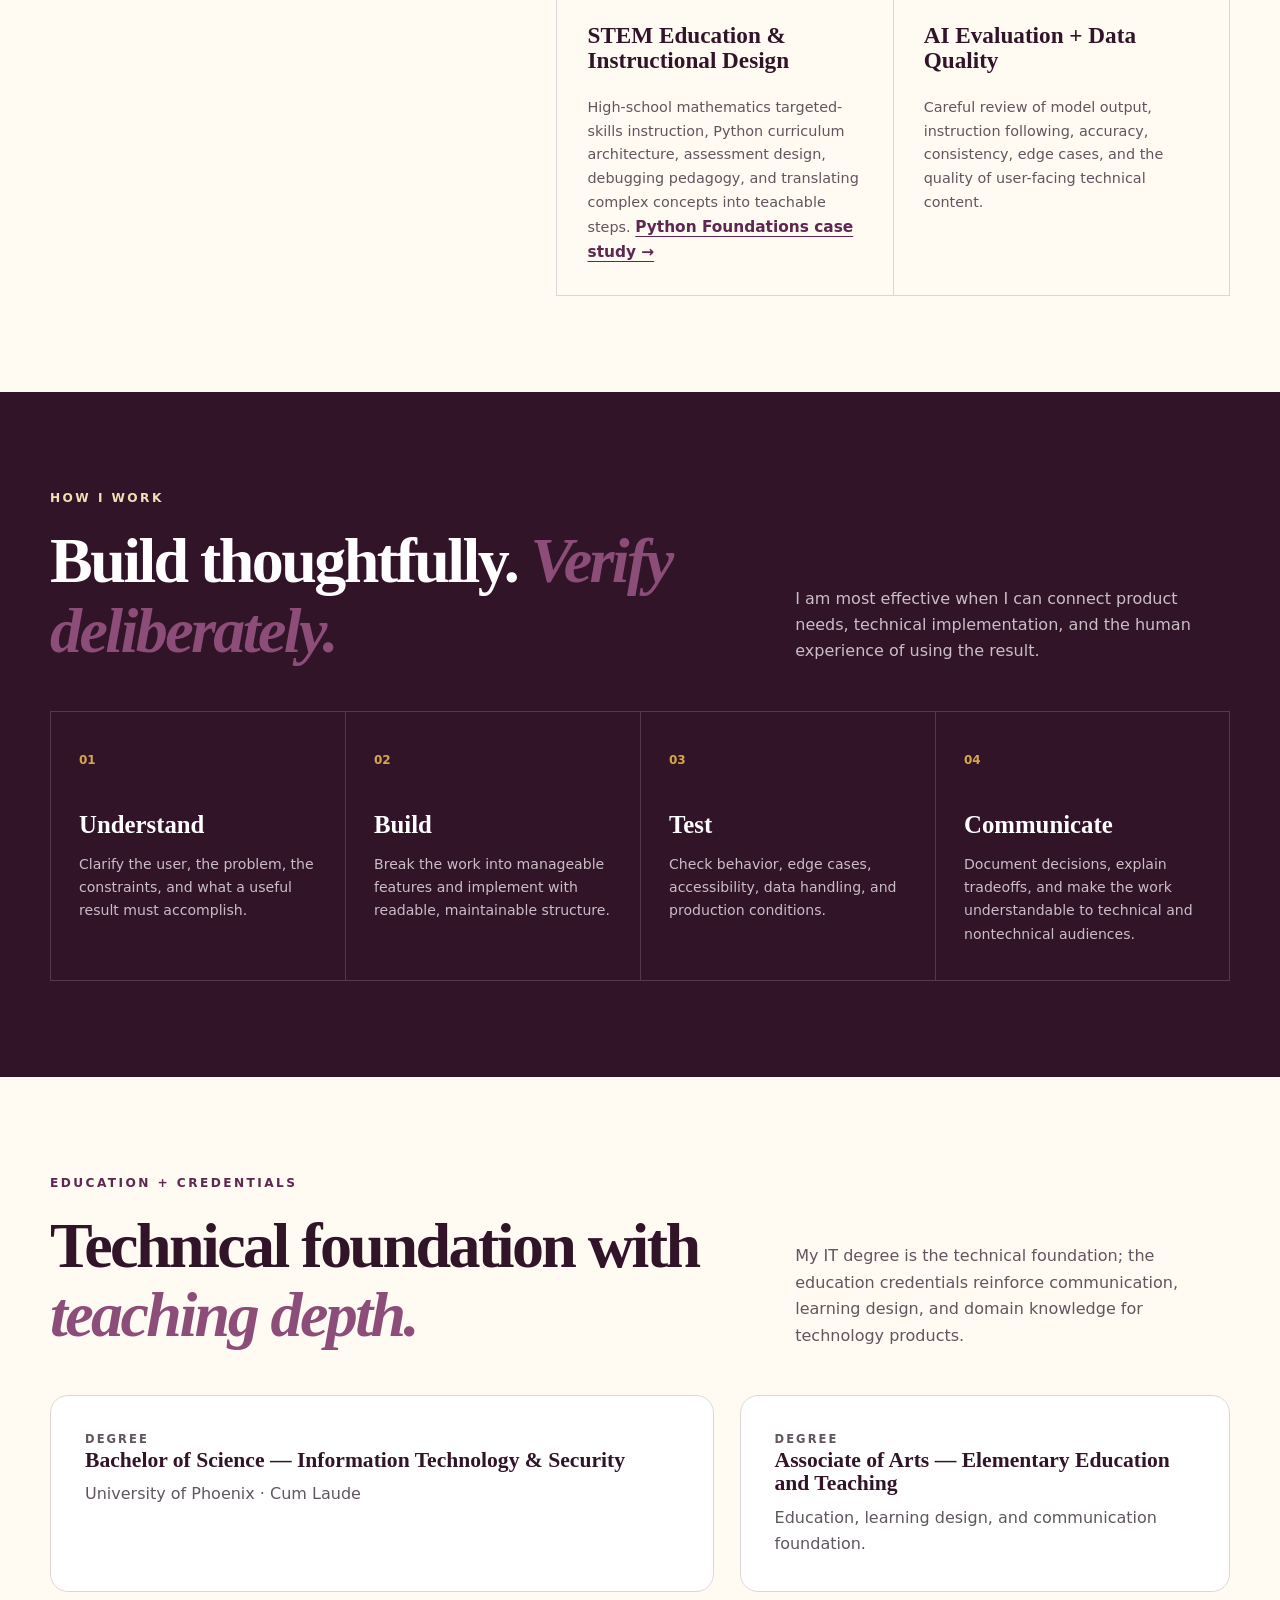
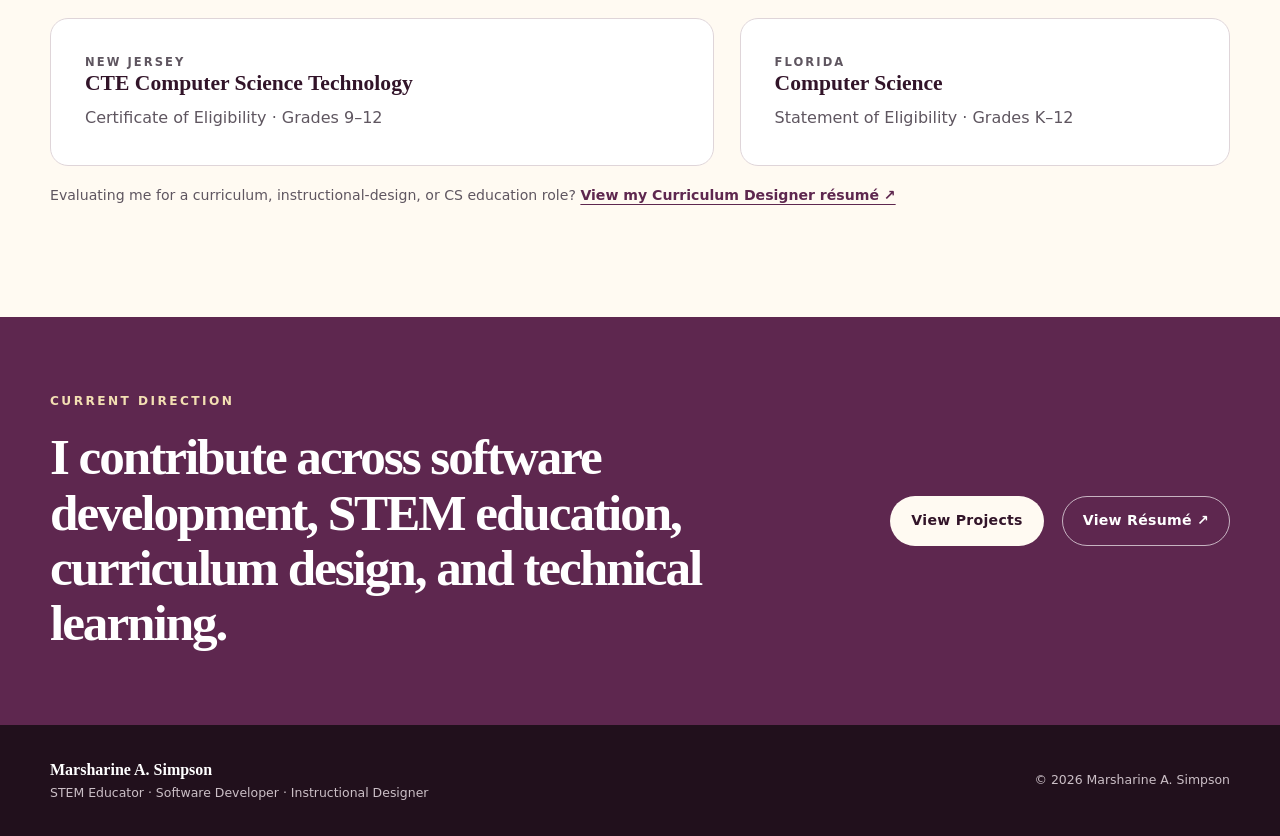
==== commit 23e1955d: "Align portfolio messaging with STEM, software, and technical learning brand" ====
--- a/about.html
+++ b/about.html
@@ -3,12 +3,12 @@
 <head>
     <meta charset="UTF-8">
     <meta name="viewport" content="width=device-width, initial-scale=1.0">
-    <meta name="description" content="About Marsharine A. Simpson, a software developer with a background in information technology, technical support, SaaS, computer science education, and AI evaluation.">
+    <meta name="description" content="About Marsharine A. Simpson: STEM and computer science educator, software developer, and instructional designer with SaaS technical support and AI evaluation experience.">
     <meta name="theme-color" content="#5e274f">
     <link rel="canonical" href="https://projectsportfolio-nine.vercel.app/about.html">
     <meta property="og:type" content="profile">
-    <meta property="og:title" content="About Marsharine A. Simpson | Software Developer">
-    <meta property="og:description" content="A software developer shaped by IT, SaaS support, AI evaluation, computer science education, and real-world troubleshooting.">
+    <meta property="og:title" content="About Marsharine A. Simpson | Education, Software & Technical Learning">
+    <meta property="og:description" content="STEM and computer science education, software development, instructional design, SaaS support, and practical technology learning.">
     <meta property="og:url" content="https://projectsportfolio-nine.vercel.app/about.html">
     <meta property="og:image" content="https://projectsportfolio-nine.vercel.app/assets/marsharine-profile.jpg">
     <meta property="og:image:alt" content="Professional portrait of Marsharine A. Simpson">
@@ -27,7 +27,7 @@
         <div class="nav-shell">
             <a class="brand" href="index.html" aria-label="Marsharine A. Simpson portfolio home">
                 <span class="brand-mark" aria-hidden="true">MAS</span>
-                <span class="brand-copy"><strong>Marsharine A. Simpson</strong><small>Developer · CS Curriculum Designer</small></span>
+                <span class="brand-copy"><strong>Marsharine A. Simpson</strong><small>STEM Education · Software Development</small></span>
             </a>
             <button class="menu-button" id="menu-button" type="button" aria-expanded="false" aria-controls="main-navigation" aria-label="Open navigation menu"><span></span><span></span><span></span></button>
             <nav class="main-navigation" id="main-navigation" aria-label="Primary navigation">
@@ -43,22 +43,22 @@
     <main id="main-content">
         <section class="page-hero shell" aria-labelledby="about-heading">
             <p class="eyebrow">ABOUT</p>
-            <h1 id="about-heading">A developer shaped by <span>real-world problem-solving.</span></h1>
-            <p>I build and deploy web applications with React, TypeScript, JavaScript, Supabase, and PostgreSQL, backed by professional experience in IT troubleshooting, SaaS support, AI evaluation, and technical communication.</p>
+            <h1 id="about-heading">Bridging technology, <span>education &amp; innovation.</span></h1>
+            <p>I combine STEM and computer science education, software development, curriculum design, and technical communication to make technology more useful and easier to learn.</p>
         </section>
 
         <section class="section shell about-intro" aria-labelledby="background-heading">
             <figure><img src="assets/profile-portrait.webp" width="1122" height="1402" decoding="async" alt="Professional portrait of Marsharine A. Simpson at a desk"></figure>
             <div class="about-copy">
                 <p class="eyebrow">MY BACKGROUND</p>
-                <h2 id="background-heading" class="lead">I am a software developer with a Bachelor of Science in Information Technology and Security and a background in technical support, SaaS, AI evaluation, and computer science education.</h2>
+                <h2 id="background-heading" class="lead">I am a STEM and computer science educator, software developer, and curriculum designer with a Bachelor of Science in Information Technology and Security and experience in secondary instruction, technical support, SaaS, and AI evaluation.</h2>
                 <p>My development work includes authenticated applications, relational data, CRUD workflows, Row Level Security, automated testing, responsive interfaces, accessibility, and production deployment.</p>
-                <p>Support and teaching experience sharpened how I investigate failures, test assumptions, document decisions, and design for the person using the product.</p>
+                <p>At Edmentum, I deliver virtual targeted-skills instruction with a current emphasis on high-school mathematics, using learning-path data, explicit modeling, guided practice, and mastery checks. My teaching and SaaS support experience informs how I troubleshoot, communicate, and design learning experiences.</p>
 
                 <div class="experience-grid" aria-label="Professional perspective">
                     <article><h3>Software Development</h3><p>React and TypeScript applications with authentication, relational data, Row Level Security, Git-based delivery, and an automated regression suite in the Student Progress Tracker.</p></article>
                     <article><h3>Technical Support + IT</h3><p>Systematic troubleshooting, issue isolation, SaaS support, telecommunications technology, documentation, and communication under pressure.</p></article>
-                    <article><h3>Computer Science Education</h3><p>Python instruction, curriculum architecture, assessment design, debugging pedagogy, and translating complex concepts into usable steps. <a class="text-link" href="case-studies/python-foundations-curriculum.html">Python Foundations case study →</a></p></article>
+                    <article><h3>STEM Education &amp; Instructional Design</h3><p>High-school mathematics targeted-skills instruction, Python curriculum architecture, assessment design, debugging pedagogy, and translating complex concepts into teachable steps. <a class="text-link" href="case-studies/python-foundations-curriculum.html">Python Foundations case study →</a></p></article>
                     <article><h3>AI Evaluation + Data Quality</h3><p>Careful review of model output, instruction following, accuracy, consistency, edge cases, and the quality of user-facing technical content.</p></article>
                 </div>
             </div>
@@ -95,12 +95,12 @@
 
         <section class="cta-section">
             <div class="shell cta-grid">
-                <div><p class="eyebrow">CURRENT DIRECTION</p><h2>I am ready to contribute to frontend, full-stack, and EdTech product teams.</h2></div>
+                <div><p class="eyebrow">CURRENT DIRECTION</p><h2>I contribute across software development, STEM education, curriculum design, and technical learning.</h2></div>
                 <div class="button-row"><a class="button button-light" href="projects.html">View Projects</a><a class="button button-outline-light" href="https://projectsportfolio-nine.vercel.app/assets/Marsharine-Simpson-Software-Developer-Resume.pdf" target="_blank" rel="noopener noreferrer">View Résumé ↗</a></div>
             </div>
         </section>
     </main>
 
-    <footer class="site-footer"><div class="shell footer-grid"><div><strong>Marsharine A. Simpson</strong><span>Software Developer · CS Curriculum Designer</span></div><p>© <span data-current-year>2026</span> Marsharine A. Simpson</p></div></footer>
+    <footer class="site-footer"><div class="shell footer-grid"><div><strong>Marsharine A. Simpson</strong><span>STEM Educator · Software Developer · Instructional Designer</span></div><p>© <span data-current-year>2026</span> Marsharine A. Simpson</p></div></footer>
 </body>
 </html>
--- a/styles.css
+++ b/styles.css
@@ -1845,3 +1845,55 @@
     font-size: 0.82rem;
     font-weight: 700;
 }
+
+/* Earlier practice projects and planning note */
+.practice-list {
+    display: grid;
+    padding: 0;
+    margin: 0;
+    border-top: 1px solid var(--line);
+    list-style: none;
+}
+
+.practice-list li {
+    display: grid;
+    grid-template-columns: minmax(180px, 0.6fr) minmax(0, 1.4fr) auto;
+    align-items: baseline;
+    padding: 16px 4px;
+    border-bottom: 1px solid var(--line);
+    gap: 6px 24px;
+}
+
+.practice-list strong {
+    color: var(--plum-deep);
+}
+
+.practice-list span {
+    color: var(--ink-soft);
+    font-size: 0.9rem;
+}
+
+.practice-links {
+    display: flex;
+    gap: 14px;
+}
+
+.practice-links a,
+.planning-note a {
+    color: var(--plum);
+    font-weight: 850;
+    text-underline-offset: 4px;
+}
+
+.planning-note {
+    padding: 22px 24px;
+    border-left: 4px solid var(--gold);
+    color: var(--ink-soft);
+    background: var(--paper);
+}
+
+@media (max-width: 760px) {
+    .practice-list li {
+        grid-template-columns: 1fr;
+    }
+}
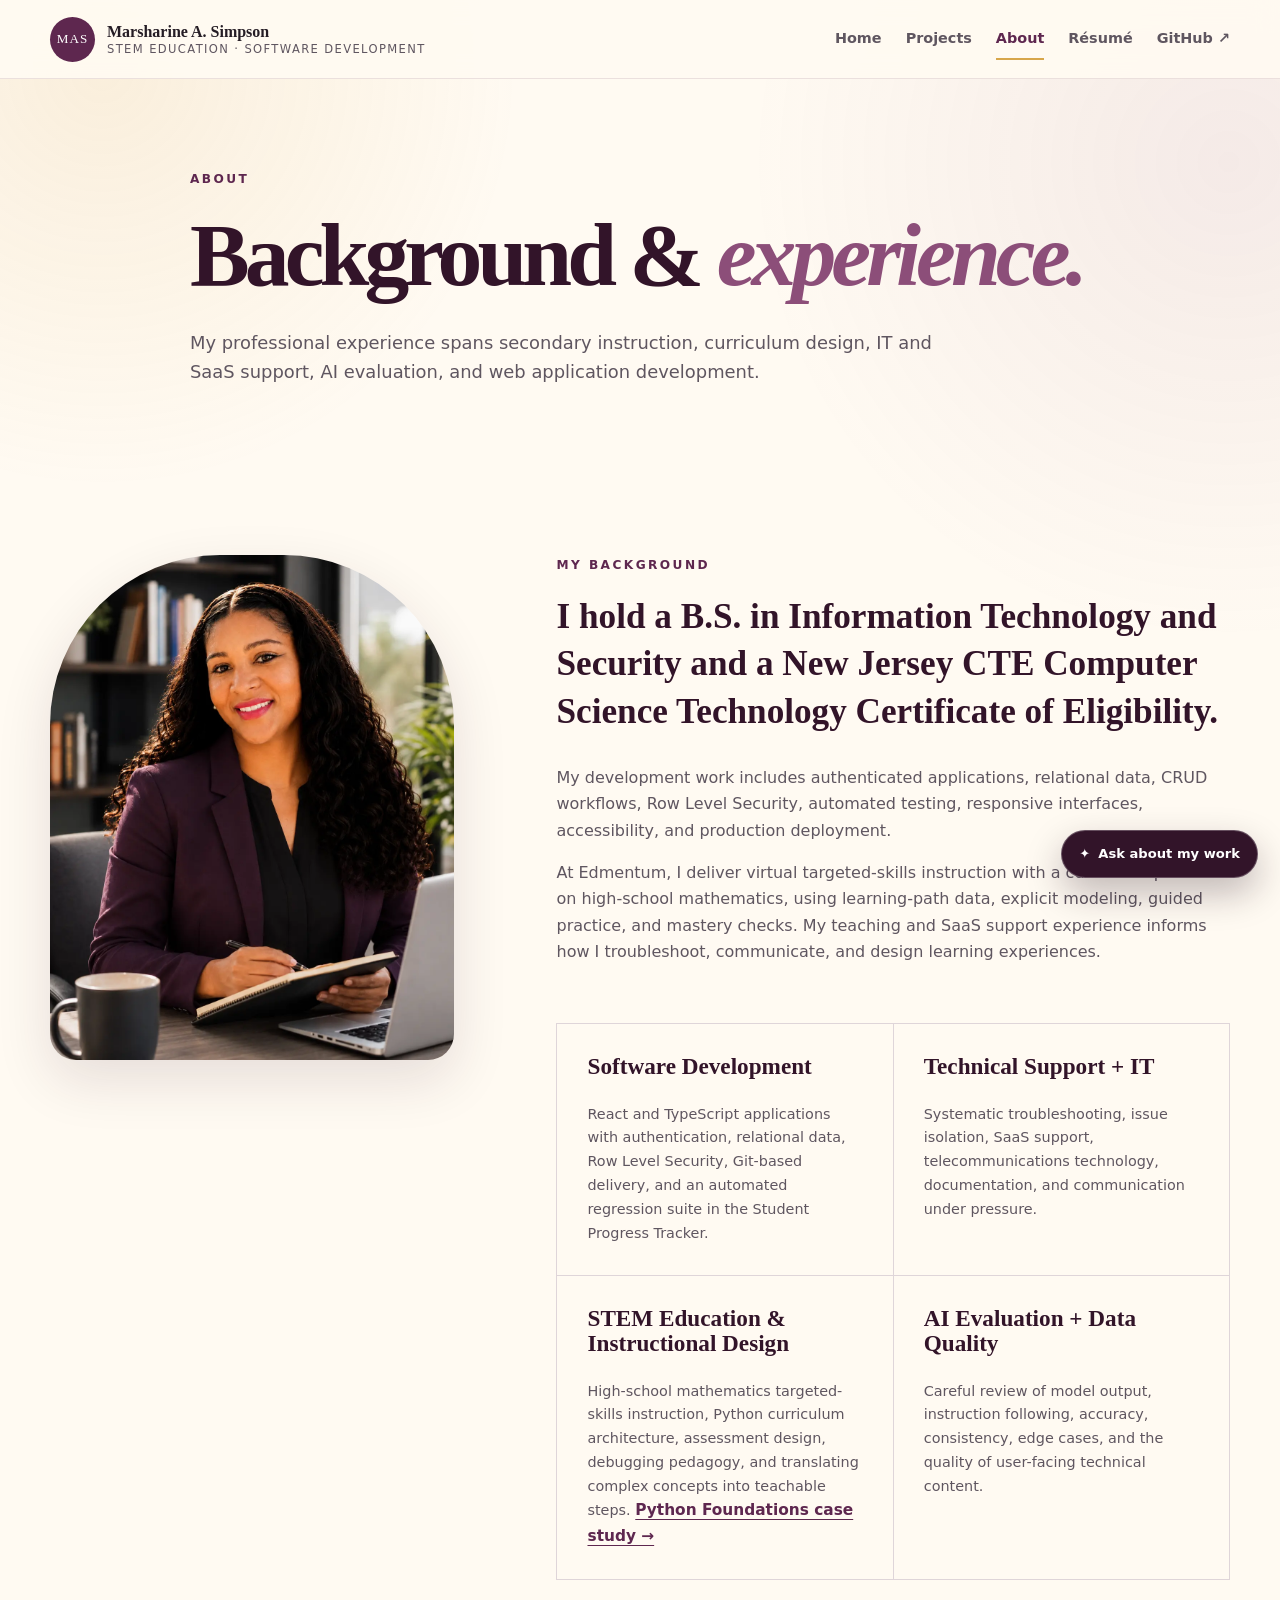
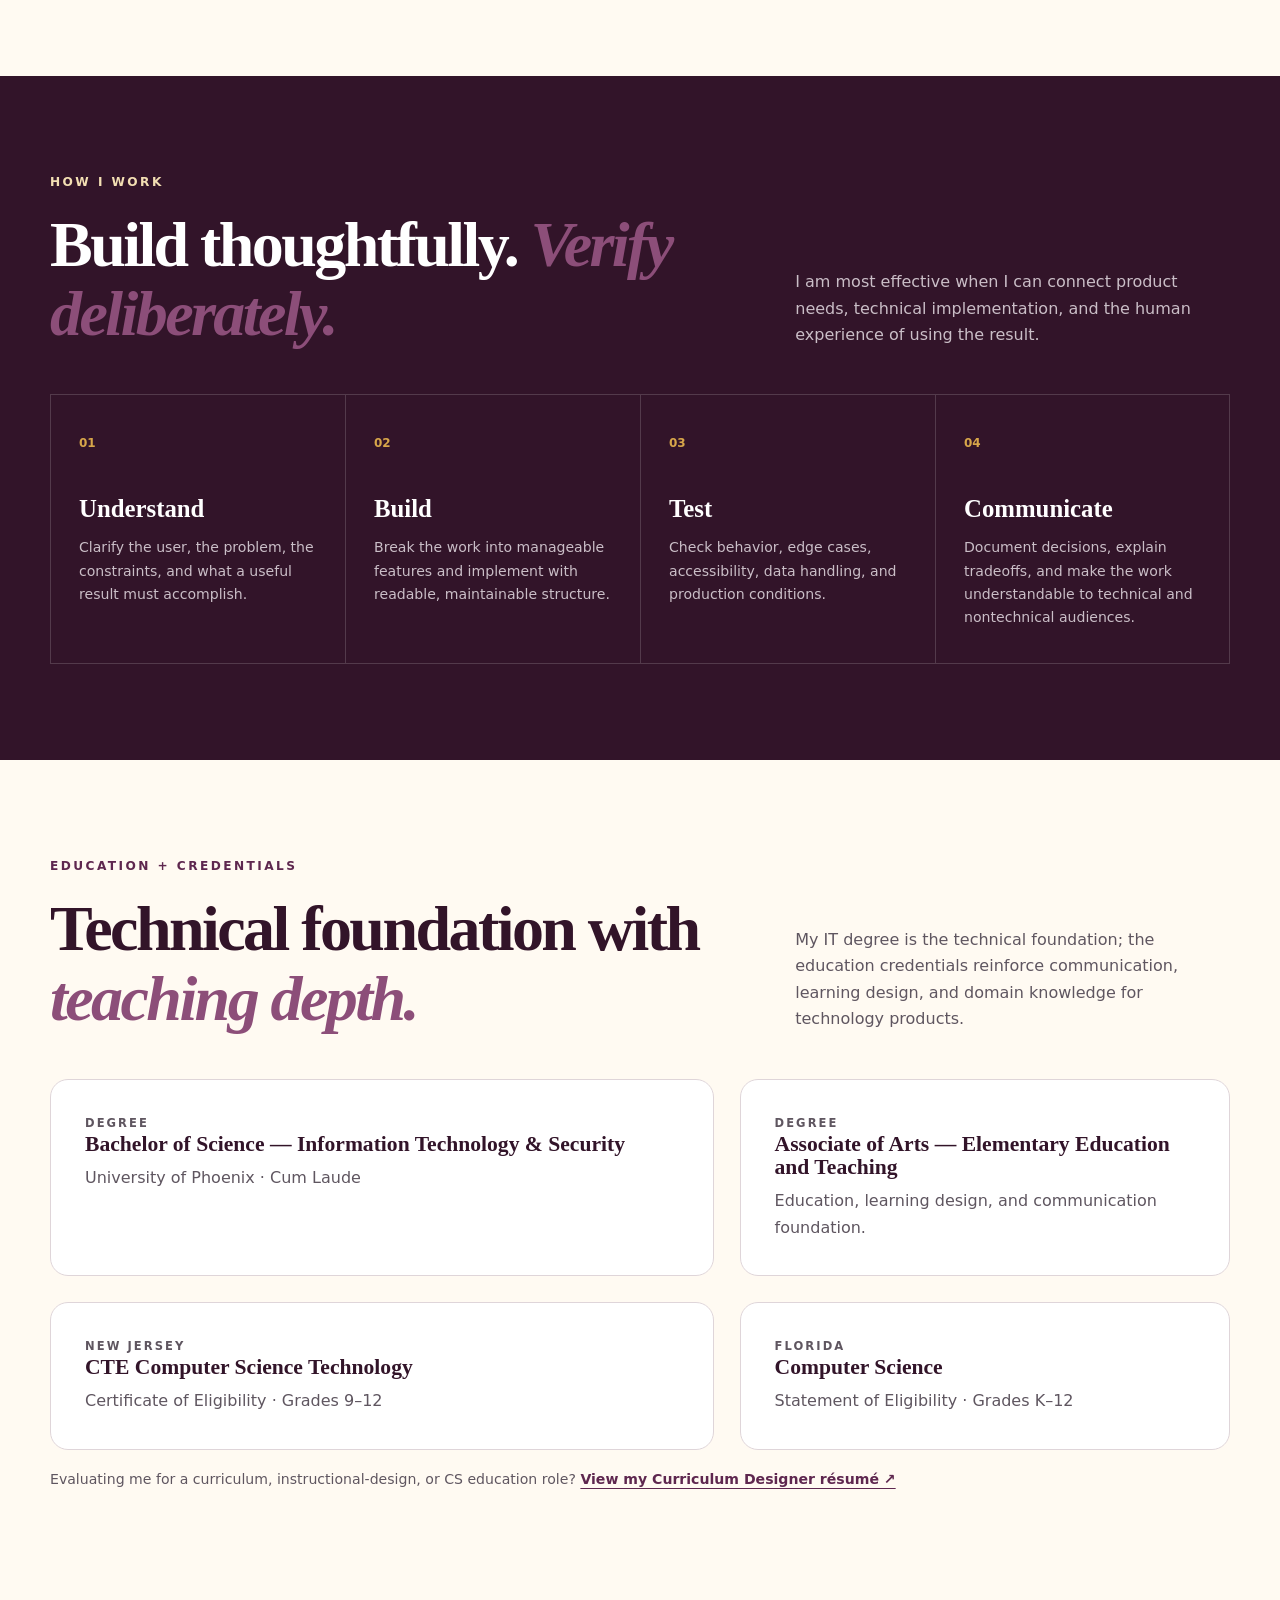
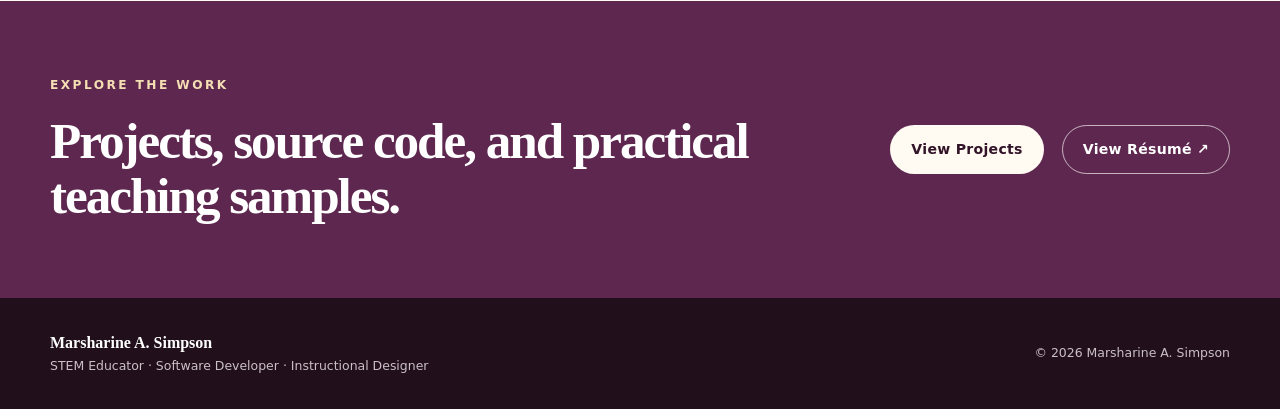
==== commit 8287d3fe: "Replace repeated brand slogans with evidence-based portfolio copy" ====
--- a/about.html
+++ b/about.html
@@ -43,15 +43,15 @@
     <main id="main-content">
         <section class="page-hero shell" aria-labelledby="about-heading">
             <p class="eyebrow">ABOUT</p>
-            <h1 id="about-heading">Bridging technology, <span>education &amp; innovation.</span></h1>
-            <p>I combine STEM and computer science education, software development, curriculum design, and technical communication to make technology more useful and easier to learn.</p>
+            <h1 id="about-heading">Background &amp; <span>experience.</span></h1>
+            <p>My professional experience spans secondary instruction, curriculum design, IT and SaaS support, AI evaluation, and web application development.</p>
         </section>
 
         <section class="section shell about-intro" aria-labelledby="background-heading">
             <figure><img src="assets/profile-portrait.webp" width="1122" height="1402" decoding="async" alt="Professional portrait of Marsharine A. Simpson at a desk"></figure>
             <div class="about-copy">
                 <p class="eyebrow">MY BACKGROUND</p>
-                <h2 id="background-heading" class="lead">I am a STEM and computer science educator, software developer, and curriculum designer with a Bachelor of Science in Information Technology and Security and experience in secondary instruction, technical support, SaaS, and AI evaluation.</h2>
+                <h2 id="background-heading" class="lead">I hold a B.S. in Information Technology and Security and a New Jersey CTE Computer Science Technology Certificate of Eligibility.</h2>
                 <p>My development work includes authenticated applications, relational data, CRUD workflows, Row Level Security, automated testing, responsive interfaces, accessibility, and production deployment.</p>
                 <p>At Edmentum, I deliver virtual targeted-skills instruction with a current emphasis on high-school mathematics, using learning-path data, explicit modeling, guided practice, and mastery checks. My teaching and SaaS support experience informs how I troubleshoot, communicate, and design learning experiences.</p>
 
@@ -95,7 +95,7 @@
 
         <section class="cta-section">
             <div class="shell cta-grid">
-                <div><p class="eyebrow">CURRENT DIRECTION</p><h2>I contribute across software development, STEM education, curriculum design, and technical learning.</h2></div>
+                <div><p class="eyebrow">EXPLORE THE WORK</p><h2>Projects, source code, and practical teaching samples.</h2></div>
                 <div class="button-row"><a class="button button-light" href="projects.html">View Projects</a><a class="button button-outline-light" href="https://projectsportfolio-nine.vercel.app/assets/Marsharine-Simpson-Software-Developer-Resume.pdf" target="_blank" rel="noopener noreferrer">View Résumé ↗</a></div>
             </div>
         </section>
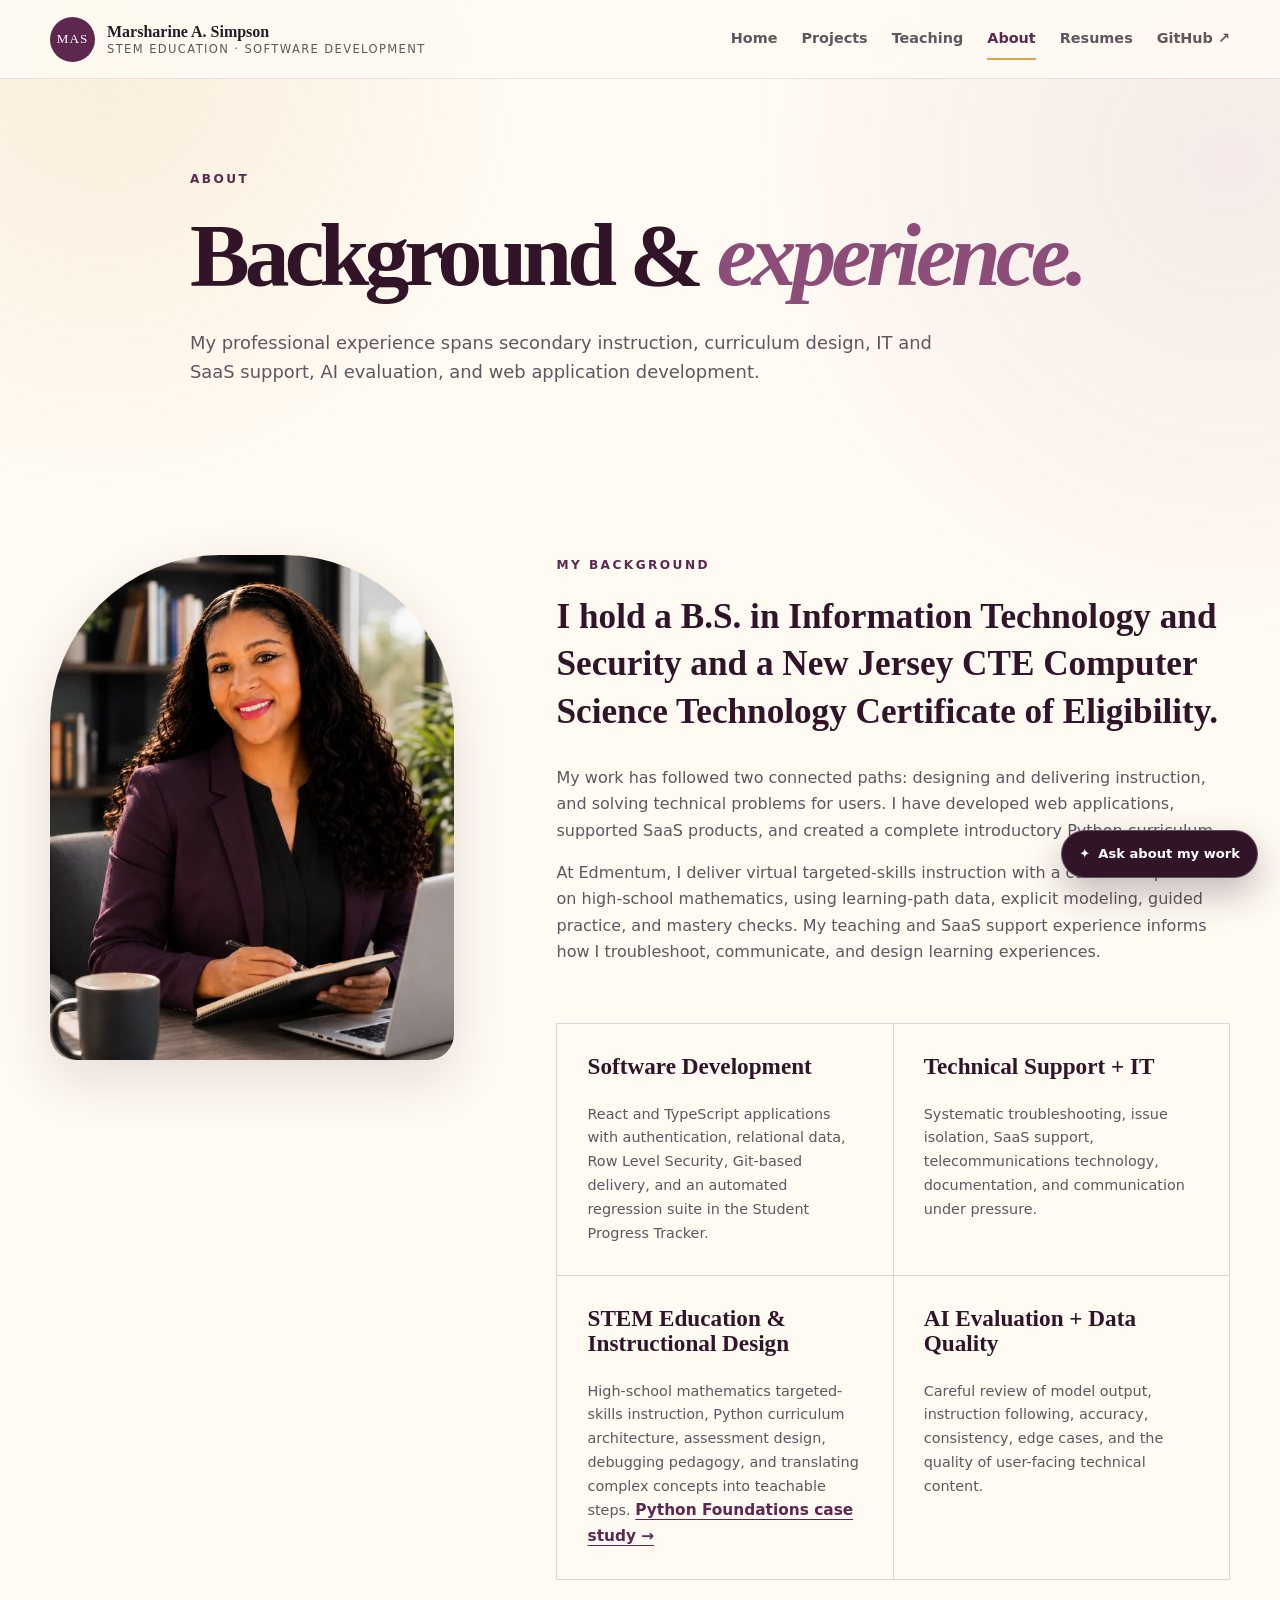
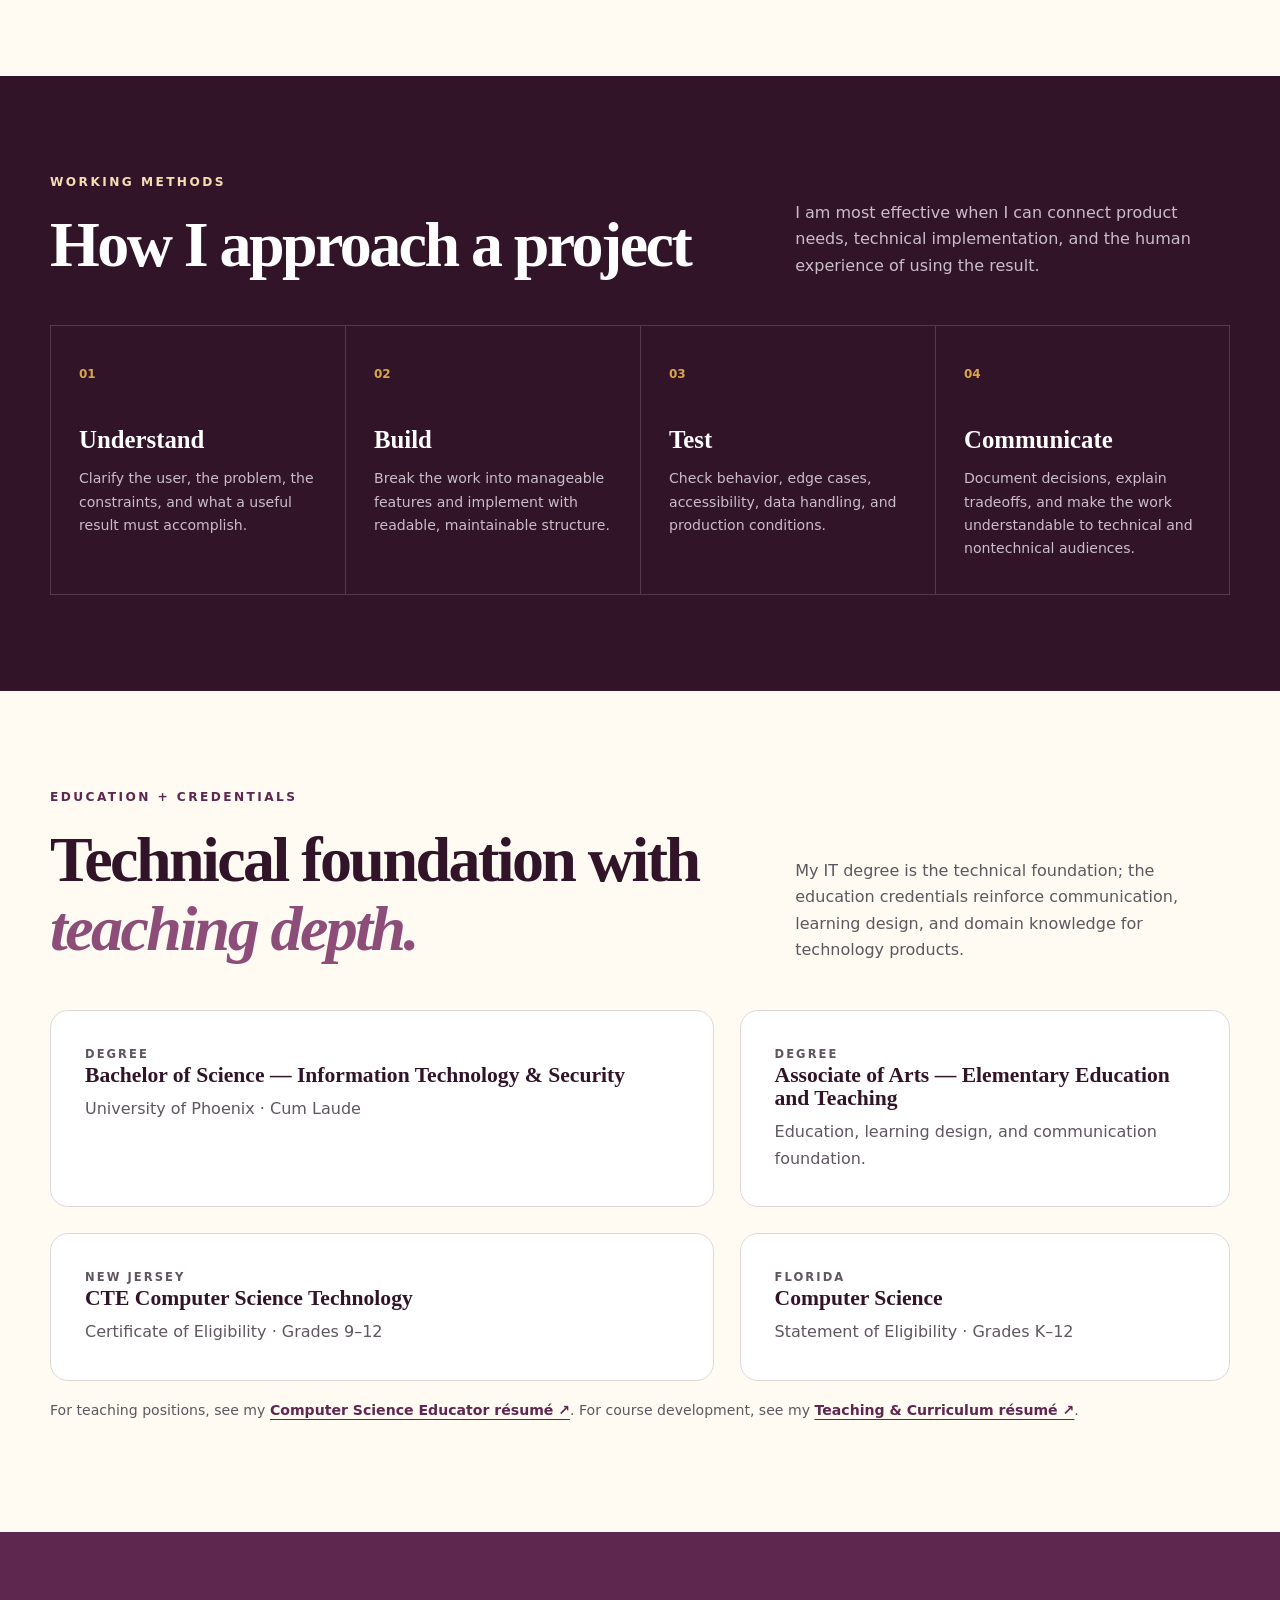
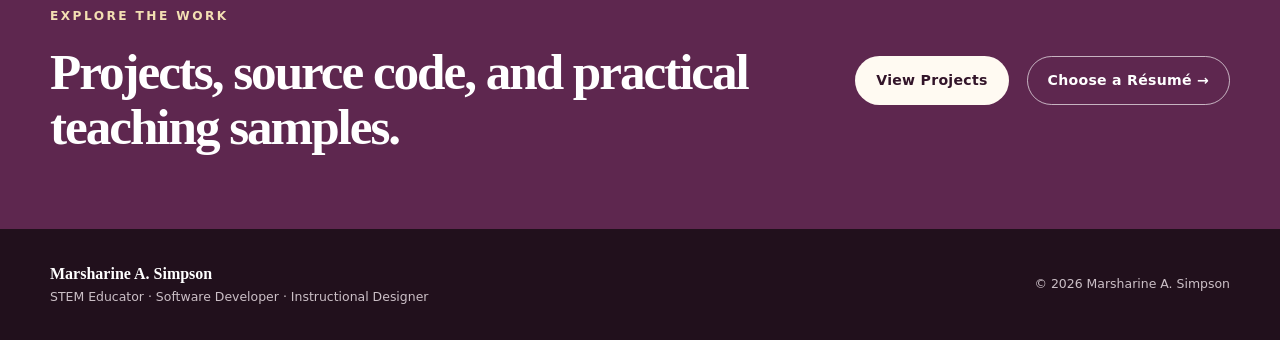
==== commit 69584560: "Improve teaching evidence, role-specific resumes, and portfolio clarity" ====
--- a/about.html
+++ b/about.html
@@ -33,8 +33,9 @@
             <nav class="main-navigation" id="main-navigation" aria-label="Primary navigation">
                 <a href="index.html">Home</a>
                 <a href="projects.html">Projects</a>
+                <a href="stem-curriculum-teaching-samples.html">Teaching</a>
                 <a href="about.html" aria-current="page">About</a>
-                <a href="https://projectsportfolio-nine.vercel.app/assets/Marsharine-Simpson-Software-Developer-Resume.pdf" target="_blank" rel="noopener noreferrer">Résumé</a>
+                <a href="index.html#resumes">Resumes</a>
                 <a href="https://github.com/marsharine-cs" target="_blank" rel="noopener noreferrer">GitHub <span aria-hidden="true">↗</span></a>
             </nav>
         </div>
@@ -52,7 +53,7 @@
             <div class="about-copy">
                 <p class="eyebrow">MY BACKGROUND</p>
                 <h2 id="background-heading" class="lead">I hold a B.S. in Information Technology and Security and a New Jersey CTE Computer Science Technology Certificate of Eligibility.</h2>
-                <p>My development work includes authenticated applications, relational data, CRUD workflows, Row Level Security, automated testing, responsive interfaces, accessibility, and production deployment.</p>
+                <p>My work has followed two connected paths: designing and delivering instruction, and solving technical problems for users. I have developed web applications, supported SaaS products, and created a complete introductory Python curriculum.</p>
                 <p>At Edmentum, I deliver virtual targeted-skills instruction with a current emphasis on high-school mathematics, using learning-path data, explicit modeling, guided practice, and mastery checks. My teaching and SaaS support experience informs how I troubleshoot, communicate, and design learning experiences.</p>
 
                 <div class="experience-grid" aria-label="Professional perspective">
@@ -67,7 +68,7 @@
         <section class="section section-dark" aria-labelledby="approach-heading">
             <div class="shell">
                 <div class="section-heading section-heading-light">
-                    <div><p class="eyebrow">HOW I WORK</p><h2 id="approach-heading">Build thoughtfully. <span>Verify deliberately.</span></h2></div>
+                    <div><p class="eyebrow">WORKING METHODS</p><h2 id="approach-heading">How I approach a project</h2></div>
                     <p>I am most effective when I can connect product needs, technical implementation, and the human experience of using the result.</p>
                 </div>
                 <div class="skills-grid">
@@ -90,13 +91,13 @@
                 <article class="credential-card"><p class="project-kicker">NEW JERSEY</p><h3>CTE Computer Science Technology</h3><p>Certificate of Eligibility · Grades 9–12</p></article>
                 <article class="credential-card"><p class="project-kicker">FLORIDA</p><h3>Computer Science</h3><p>Statement of Eligibility · Grades K–12</p></article>
             </div>
-            <p class="resume-note">Evaluating me for a curriculum, instructional-design, or CS education role? <a href="assets/Marsharine-Simpson-Curriculum-Designer-Resume.pdf" target="_blank" rel="noopener noreferrer">View my Curriculum Designer résumé ↗</a></p>
+            <p class="resume-note">For teaching positions, see my <a href="assets/Marsharine-Simpson-Computer-Science-Educator-Resume-Final.pdf" target="_blank" rel="noopener noreferrer">Computer Science Educator résumé ↗</a>. For course development, see my <a href="assets/Marsharine-Simpson-Curriculum-Designer-Resume.pdf" target="_blank" rel="noopener noreferrer">Teaching &amp; Curriculum résumé ↗</a>.</p>
         </section>
 
         <section class="cta-section">
             <div class="shell cta-grid">
                 <div><p class="eyebrow">EXPLORE THE WORK</p><h2>Projects, source code, and practical teaching samples.</h2></div>
-                <div class="button-row"><a class="button button-light" href="projects.html">View Projects</a><a class="button button-outline-light" href="https://projectsportfolio-nine.vercel.app/assets/Marsharine-Simpson-Software-Developer-Resume.pdf" target="_blank" rel="noopener noreferrer">View Résumé ↗</a></div>
+                <div class="button-row"><a class="button button-light" href="projects.html">View Projects</a><a class="button button-outline-light" href="index.html#resumes">Choose a Résumé →</a></div>
             </div>
         </section>
     </main>
